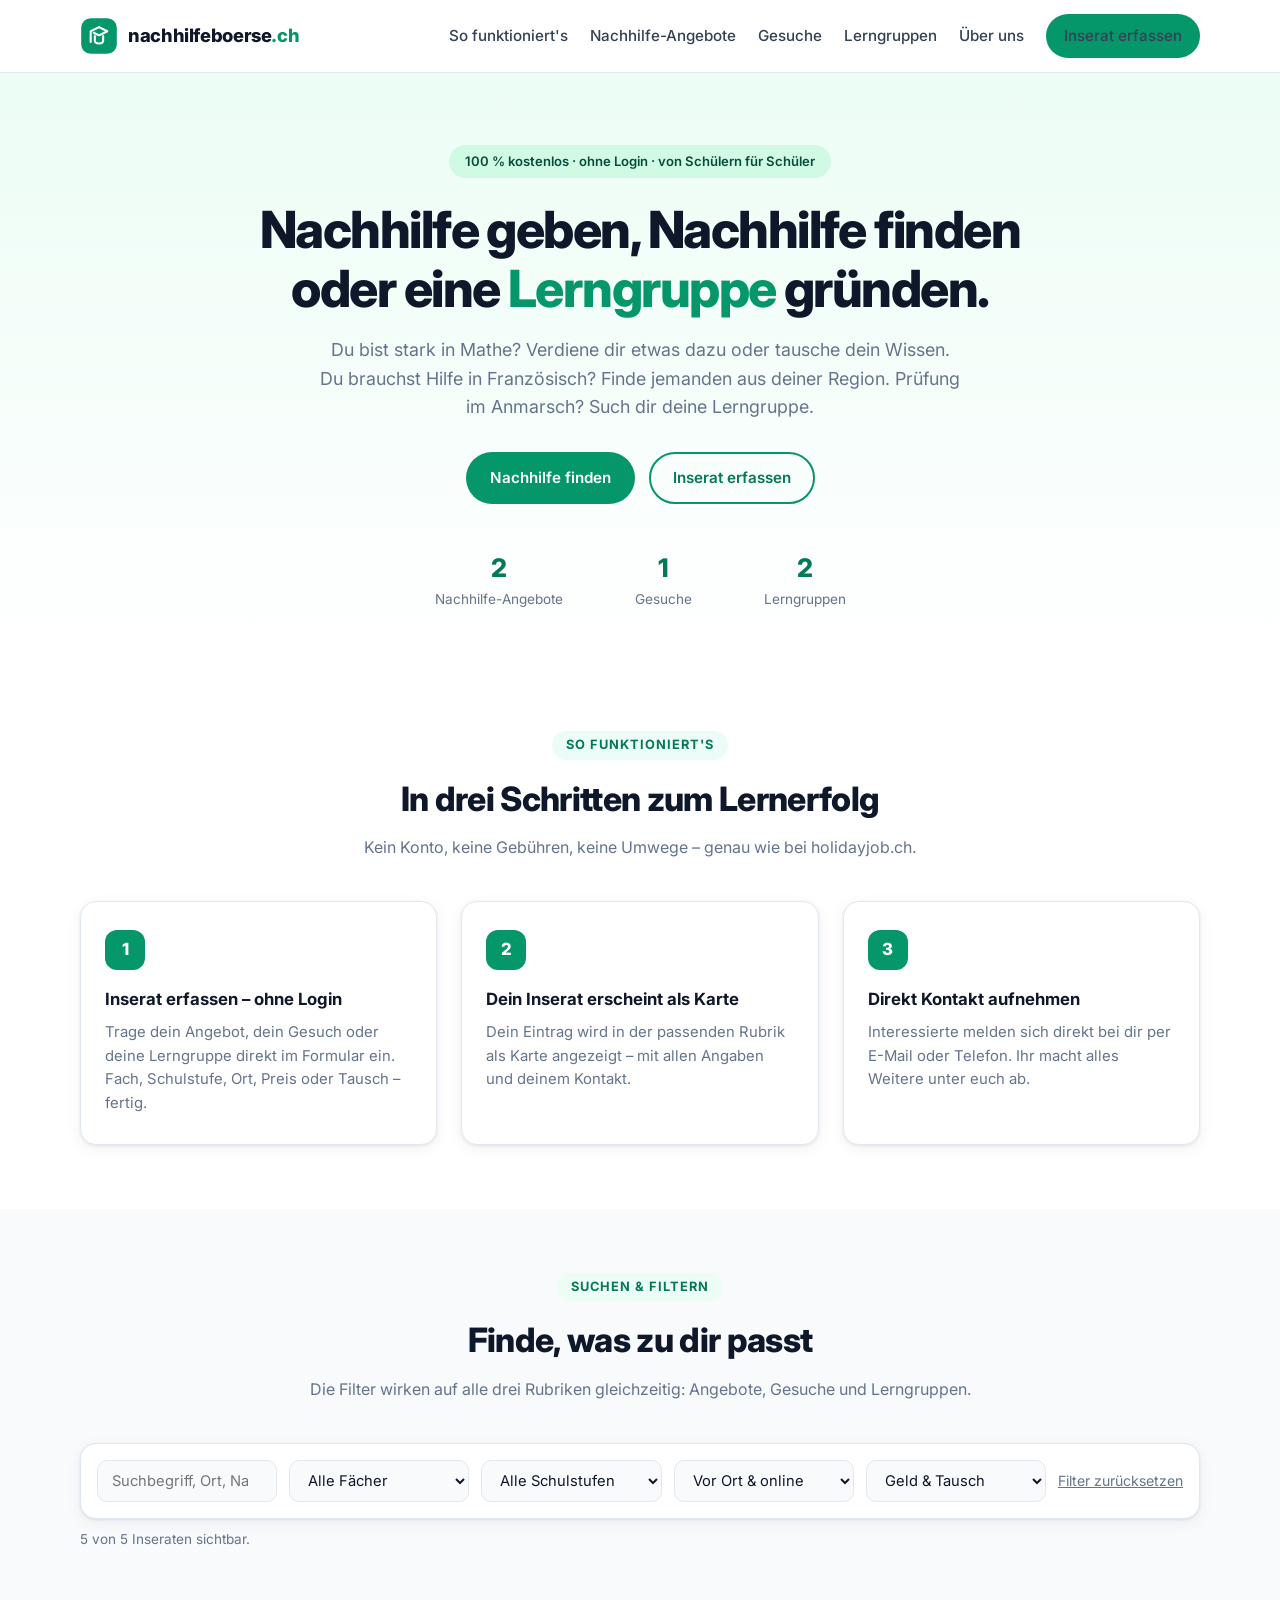
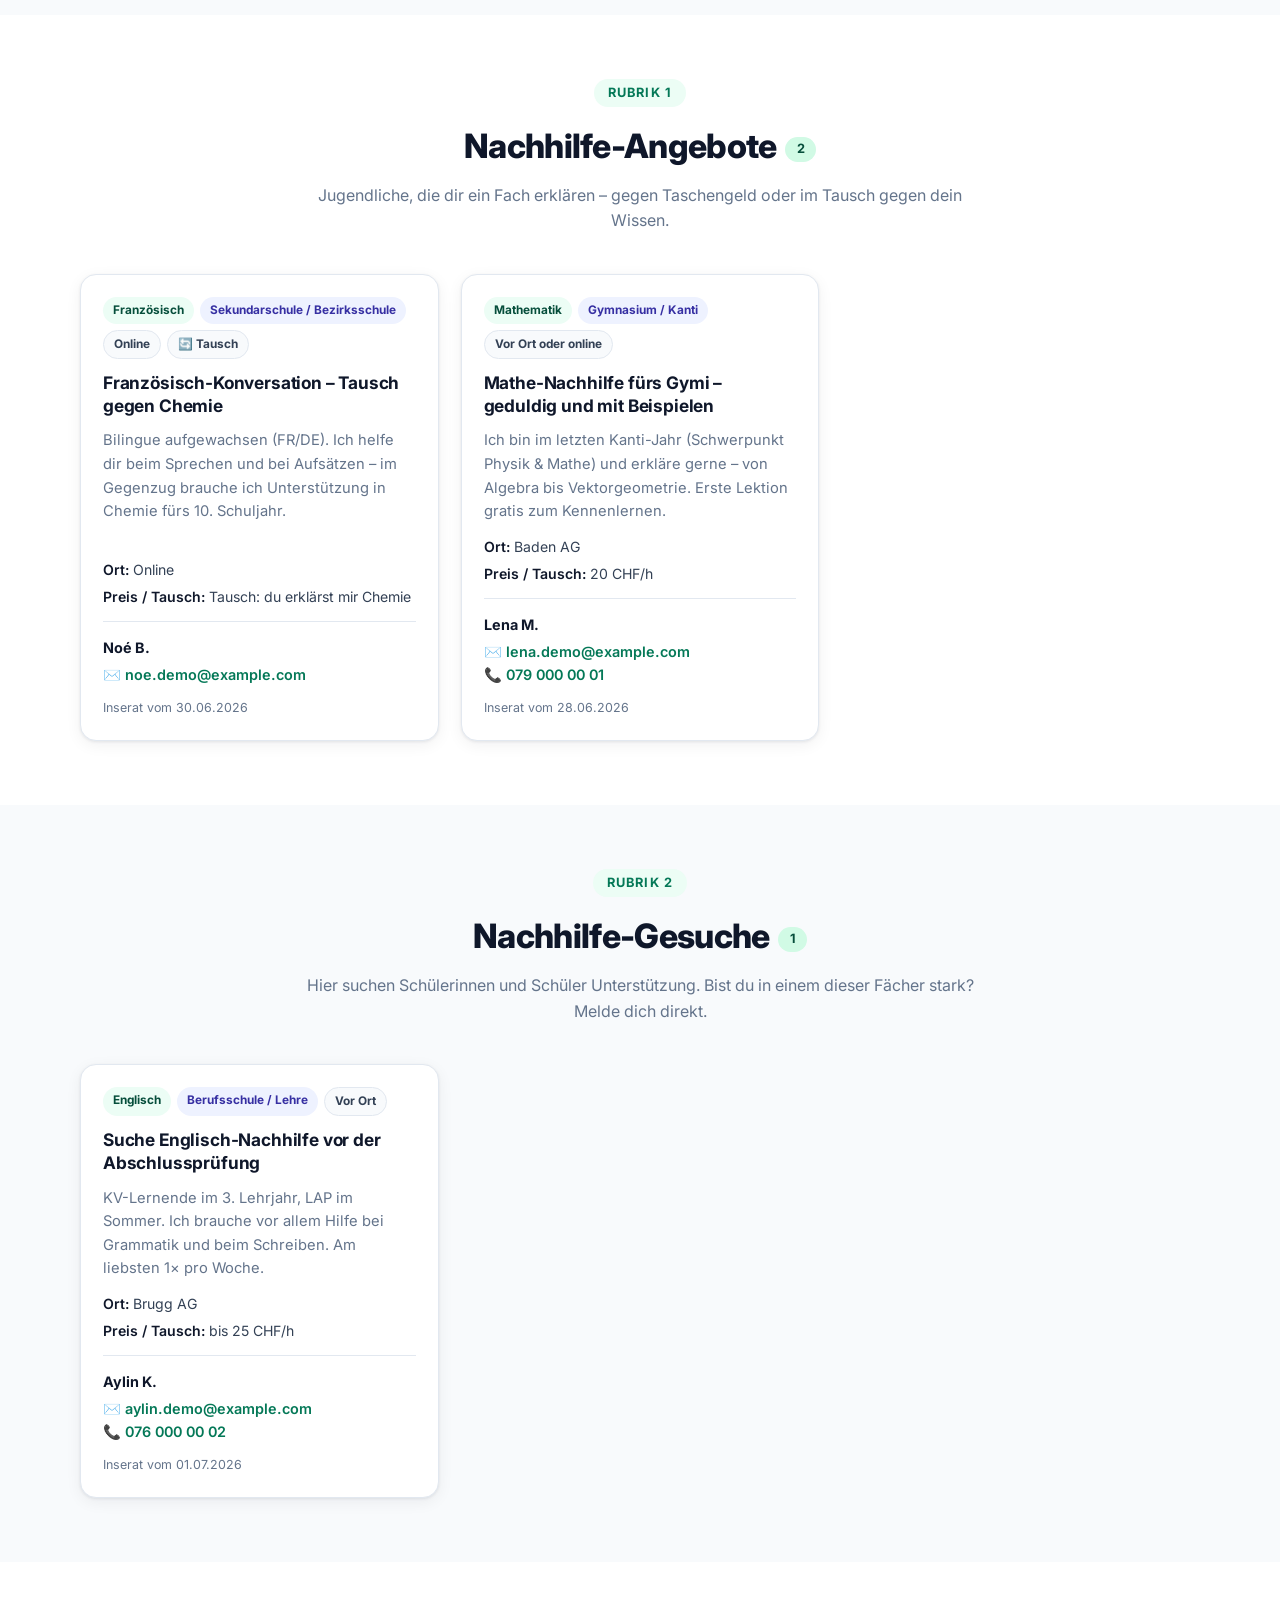
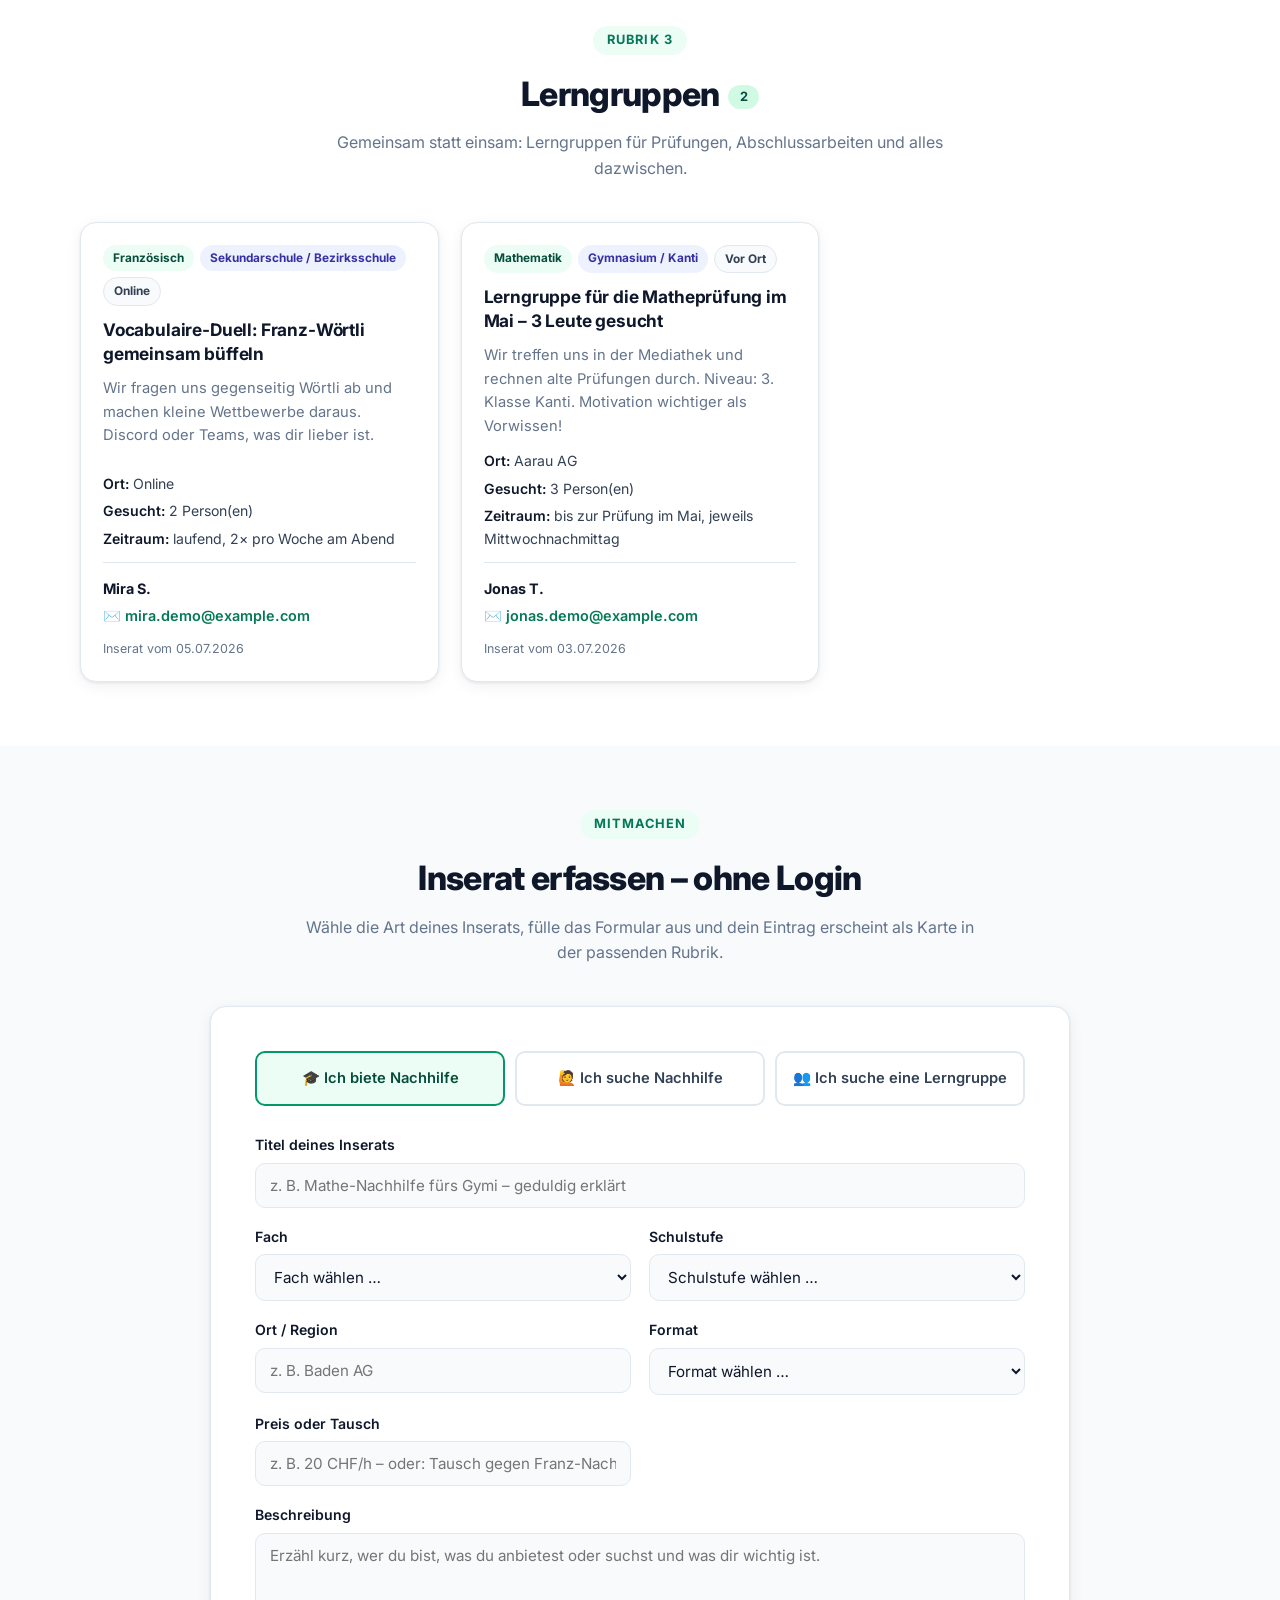
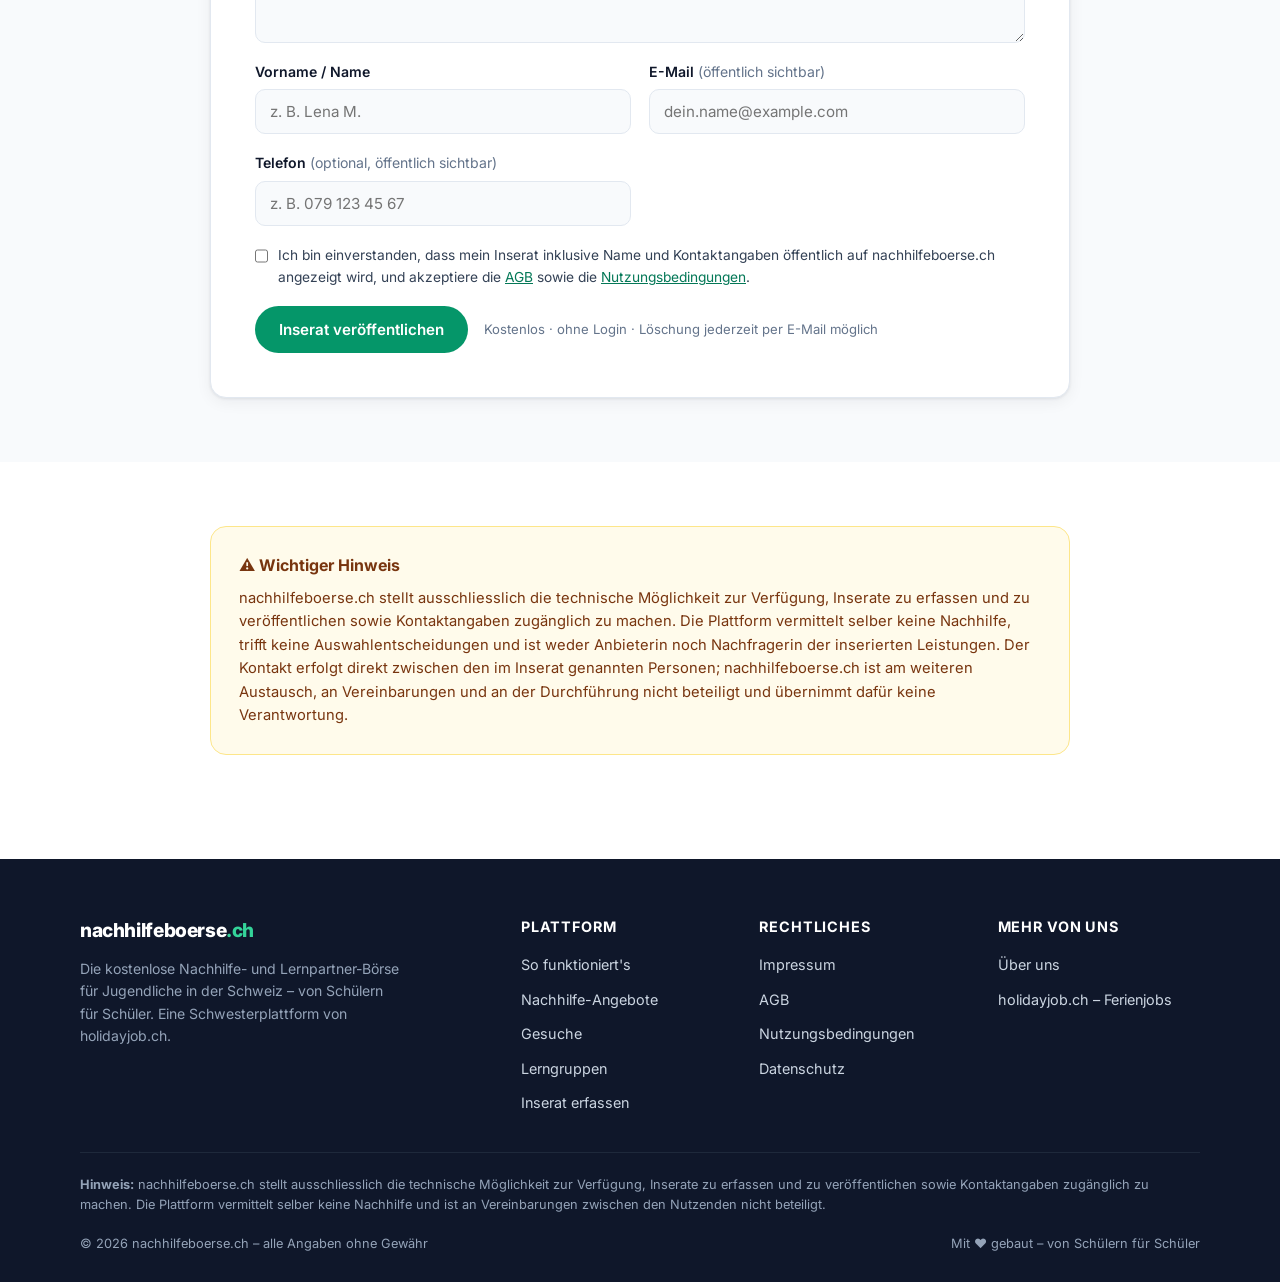
==== index.html @ 0be5d4f1 "Nachhilfe- & Lernpartner-Börse: komplettes Frontend Schwesterplattform von holidayjob.ch mit drei Ru" ====
<!DOCTYPE html>
<html lang="de-CH">
<head>
  <meta charset="UTF-8">
  <meta name="viewport" content="width=device-width, initial-scale=1.0">
  <title>nachhilfeboerse.ch – Nachhilfe &amp; Lernpartner, von Schülern für Schüler</title>
  <meta name="description" content="Die kostenlose Nachhilfe- und Lernpartner-Börse für Jugendliche in der Schweiz. Nachhilfe anbieten, Nachhilfe finden oder eine Lerngruppe gründen – ohne Login, direkt und unkompliziert.">
  <link rel="icon" type="image/svg+xml" href="assets/favicon.svg">
  <link rel="preconnect" href="https://fonts.googleapis.com">
  <link rel="preconnect" href="https://fonts.gstatic.com" crossorigin>
  <link href="https://fonts.googleapis.com/css2?family=Inter:wght@400;500;600;700;800&display=swap" rel="stylesheet">
  <link rel="stylesheet" href="styles.css">
</head>
<body>

  <!-- ================= Header ================= -->
  <header class="site-header">
    <div class="container header-inner">
      <a href="index.html" class="brand">
        <!-- Platzhalter-Logo: eigenes Logo in assets/logo.svg ersetzen -->
        <img src="assets/logo.svg" alt="Logo nachhilfeboerse.ch">
        <span class="brand-name">nachhilfeboerse<span class="tld">.ch</span></span>
      </a>
      <button class="nav-toggle" id="navToggle" aria-label="Menü öffnen">☰</button>
      <nav class="main-nav" id="mainNav">
        <a href="#so-funktionierts">So funktioniert's</a>
        <a href="#angebote">Nachhilfe-Angebote</a>
        <a href="#gesuche">Gesuche</a>
        <a href="#lerngruppen">Lerngruppen</a>
        <a href="about.html">Über uns</a>
        <a href="#inserieren" class="btn btn-primary btn-small">Inserat erfassen</a>
      </nav>
    </div>
  </header>

  <!-- ================= Hero ================= -->
  <section class="hero">
    <div class="container">
      <span class="hero-badge">100 % kostenlos · ohne Login · von Schülern für Schüler</span>
      <h1>Nachhilfe geben, Nachhilfe finden oder eine <span class="highlight">Lerngruppe</span> gründen.</h1>
      <p class="hero-lead">
        Du bist stark in Mathe? Verdiene dir etwas dazu oder tausche dein Wissen.
        Du brauchst Hilfe in Französisch? Finde jemanden aus deiner Region.
        Prüfung im Anmarsch? Such dir deine Lerngruppe.
      </p>
      <div class="hero-actions">
        <a href="#angebote" class="btn btn-primary">Nachhilfe finden</a>
        <a href="#inserieren" class="btn btn-outline">Inserat erfassen</a>
      </div>
      <div class="hero-stats">
        <div class="stat"><div class="stat-number" id="statAngebote">–</div><div class="stat-label">Nachhilfe-Angebote</div></div>
        <div class="stat"><div class="stat-number" id="statGesuche">–</div><div class="stat-label">Gesuche</div></div>
        <div class="stat"><div class="stat-number" id="statLerngruppen">–</div><div class="stat-label">Lerngruppen</div></div>
      </div>
    </div>
  </section>

  <!-- ================= So funktioniert's ================= -->
  <section class="section" id="so-funktionierts">
    <div class="container">
      <div class="section-head">
        <span class="kicker">So funktioniert's</span>
        <h2>In drei Schritten zum Lernerfolg</h2>
        <p>Kein Konto, keine Gebühren, keine Umwege – genau wie bei holidayjob.ch.</p>
      </div>
      <div class="steps">
        <div class="step-card">
          <div class="step-number">1</div>
          <h3>Inserat erfassen – ohne Login</h3>
          <p>Trage dein Angebot, dein Gesuch oder deine Lerngruppe direkt im Formular ein. Fach, Schulstufe, Ort, Preis oder Tausch – fertig.</p>
        </div>
        <div class="step-card">
          <div class="step-number">2</div>
          <h3>Dein Inserat erscheint als Karte</h3>
          <p>Dein Eintrag wird in der passenden Rubrik als Karte angezeigt – mit allen Angaben und deinem Kontakt.</p>
        </div>
        <div class="step-card">
          <div class="step-number">3</div>
          <h3>Direkt Kontakt aufnehmen</h3>
          <p>Interessierte melden sich direkt bei dir per E-Mail oder Telefon. Ihr macht alles Weitere unter euch ab.</p>
        </div>
      </div>
    </div>
  </section>

  <!-- ================= Suche / Filter ================= -->
  <section class="section section-soft" id="suche">
    <div class="container">
      <div class="section-head">
        <span class="kicker">Suchen &amp; filtern</span>
        <h2>Finde, was zu dir passt</h2>
        <p>Die Filter wirken auf alle drei Rubriken gleichzeitig: Angebote, Gesuche und Lerngruppen.</p>
      </div>
      <div class="filter-bar">
        <input type="search" id="filterText" placeholder="Suchbegriff, Ort, Name …">
        <select id="filterFach">
          <option value="">Alle Fächer</option>
          <option>Mathematik</option>
          <option>Deutsch</option>
          <option>Französisch</option>
          <option>Englisch</option>
          <option>Italienisch</option>
          <option>Latein</option>
          <option>Chemie</option>
          <option>Physik</option>
          <option>Biologie</option>
          <option>Geschichte</option>
          <option>Wirtschaft &amp; Recht</option>
          <option>Informatik</option>
          <option>Anderes Fach</option>
        </select>
        <select id="filterStufe">
          <option value="">Alle Schulstufen</option>
          <option>Primarschule</option>
          <option>Sekundarschule / Bezirksschule</option>
          <option>Gymnasium / Kanti</option>
          <option>Berufsschule / Lehre</option>
          <option>Studium</option>
        </select>
        <select id="filterFormat">
          <option value="">Vor Ort &amp; online</option>
          <option>Vor Ort</option>
          <option>Online</option>
          <option>Vor Ort oder online</option>
        </select>
        <select id="filterBezahlung">
          <option value="">Geld &amp; Tausch</option>
          <option value="geld">Bezahlung in Franken</option>
          <option value="tausch">Tausch (Wissen gegen Wissen)</option>
        </select>
        <button class="filter-reset" id="filterReset" type="button">Filter zurücksetzen</button>
      </div>
      <p class="filter-hint" id="filterHint"></p>
    </div>
  </section>

  <!-- ================= Nachhilfe-Angebote ================= -->
  <section class="section" id="angebote">
    <div class="container">
      <div class="section-head">
        <span class="kicker">Rubrik 1</span>
        <h2>Nachhilfe-Angebote<span class="count-pill" id="countAngebote">0</span></h2>
        <p>Jugendliche, die dir ein Fach erklären – gegen Taschengeld oder im Tausch gegen dein Wissen.</p>
      </div>
      <div class="card-grid" id="gridAngebote"></div>
    </div>
  </section>

  <!-- ================= Nachhilfe-Gesuche ================= -->
  <section class="section section-soft" id="gesuche">
    <div class="container">
      <div class="section-head">
        <span class="kicker">Rubrik 2</span>
        <h2>Nachhilfe-Gesuche<span class="count-pill" id="countGesuche">0</span></h2>
        <p>Hier suchen Schülerinnen und Schüler Unterstützung. Bist du in einem dieser Fächer stark? Melde dich direkt.</p>
      </div>
      <div class="card-grid" id="gridGesuche"></div>
    </div>
  </section>

  <!-- ================= Lerngruppen ================= -->
  <section class="section" id="lerngruppen">
    <div class="container">
      <div class="section-head">
        <span class="kicker">Rubrik 3</span>
        <h2>Lerngruppen<span class="count-pill" id="countLerngruppen">0</span></h2>
        <p>Gemeinsam statt einsam: Lerngruppen für Prüfungen, Abschlussarbeiten und alles dazwischen.</p>
      </div>
      <div class="card-grid" id="gridLerngruppen"></div>
    </div>
  </section>

  <!-- ================= Inserat erfassen ================= -->
  <section class="section section-soft" id="inserieren">
    <div class="container">
      <div class="section-head">
        <span class="kicker">Mitmachen</span>
        <h2>Inserat erfassen – ohne Login</h2>
        <p>Wähle die Art deines Inserats, fülle das Formular aus und dein Eintrag erscheint als Karte in der passenden Rubrik.</p>
      </div>
      <form class="form-wrap" id="entryForm" novalidate>
        <div class="type-switch" id="typeSwitch">
          <label><input type="radio" name="typ" value="angebot" checked> 🎓 Ich biete Nachhilfe</label>
          <label><input type="radio" name="typ" value="gesuch"> 🙋 Ich suche Nachhilfe</label>
          <label><input type="radio" name="typ" value="lerngruppe"> 👥 Ich suche eine Lerngruppe</label>
        </div>

        <div class="form-grid">
          <div class="form-field full">
            <label for="fTitel">Titel deines Inserats</label>
            <input type="text" id="fTitel" name="titel" maxlength="90" required
                   placeholder="z. B. Mathe-Nachhilfe fürs Gymi – geduldig erklärt">
          </div>

          <div class="form-field">
            <label for="fFach">Fach</label>
            <select id="fFach" name="fach" required>
              <option value="" disabled selected>Fach wählen …</option>
              <option>Mathematik</option>
              <option>Deutsch</option>
              <option>Französisch</option>
              <option>Englisch</option>
              <option>Italienisch</option>
              <option>Latein</option>
              <option>Chemie</option>
              <option>Physik</option>
              <option>Biologie</option>
              <option>Geschichte</option>
              <option>Wirtschaft &amp; Recht</option>
              <option>Informatik</option>
              <option>Anderes Fach</option>
            </select>
          </div>

          <div class="form-field">
            <label for="fStufe">Schulstufe</label>
            <select id="fStufe" name="stufe" required>
              <option value="" disabled selected>Schulstufe wählen …</option>
              <option>Primarschule</option>
              <option>Sekundarschule / Bezirksschule</option>
              <option>Gymnasium / Kanti</option>
              <option>Berufsschule / Lehre</option>
              <option>Studium</option>
            </select>
          </div>

          <div class="form-field">
            <label for="fOrt">Ort / Region</label>
            <input type="text" id="fOrt" name="ort" required placeholder="z. B. Baden AG">
          </div>

          <div class="form-field">
            <label for="fFormat">Format</label>
            <select id="fFormat" name="format" required>
              <option value="" disabled selected>Format wählen …</option>
              <option>Vor Ort</option>
              <option>Online</option>
              <option>Vor Ort oder online</option>
            </select>
          </div>

          <div class="form-field" data-show-for="angebot gesuch">
            <label for="fPreis">Preis oder Tausch</label>
            <input type="text" id="fPreis" name="preis"
                   placeholder="z. B. 20 CHF/h – oder: Tausch gegen Franz-Nachhilfe">
          </div>

          <div class="form-field" data-show-for="lerngruppe">
            <label for="fGruppe">Gesuchte Personen <span class="optional">(Anzahl)</span></label>
            <input type="number" id="fGruppe" name="gruppengroesse" min="1" max="20" placeholder="z. B. 3">
          </div>

          <div class="form-field" data-show-for="lerngruppe">
            <label for="fZeitraum">Zeitraum / Termin</label>
            <input type="text" id="fZeitraum" name="zeitraum" placeholder="z. B. bis zur Matheprüfung im Mai, jeweils mittwochs">
          </div>

          <div class="form-field full">
            <label for="fBeschreibung">Beschreibung</label>
            <textarea id="fBeschreibung" name="beschreibung" maxlength="600" required
                      placeholder="Erzähl kurz, wer du bist, was du anbietest oder suchst und was dir wichtig ist."></textarea>
          </div>

          <div class="form-field">
            <label for="fName">Vorname / Name</label>
            <input type="text" id="fName" name="name" required placeholder="z. B. Lena M.">
          </div>

          <div class="form-field">
            <label for="fEmail">E-Mail <span class="optional">(öffentlich sichtbar)</span></label>
            <input type="email" id="fEmail" name="email" required placeholder="dein.name@example.com">
          </div>

          <div class="form-field">
            <label for="fTelefon">Telefon <span class="optional">(optional, öffentlich sichtbar)</span></label>
            <input type="tel" id="fTelefon" name="telefon" placeholder="z. B. 079 123 45 67">
          </div>

          <!-- Honeypot gegen Spam-Bots: Feld bleibt für Menschen unsichtbar und leer -->
          <div class="hp-field" aria-hidden="true">
            <label for="fWebsite">Website</label>
            <input type="text" id="fWebsite" name="website" tabindex="-1" autocomplete="off">
          </div>

          <label class="form-consent">
            <input type="checkbox" id="fConsent" required>
            <span>Ich bin einverstanden, dass mein Inserat inklusive Name und Kontaktangaben öffentlich auf nachhilfeboerse.ch angezeigt wird, und akzeptiere die <a href="agb.html">AGB</a> sowie die <a href="nutzungsbedingungen.html">Nutzungsbedingungen</a>.</span>
          </label>

          <div class="form-message" id="formMessage" role="status"></div>

          <div class="form-actions">
            <button type="submit" class="btn btn-primary" id="submitBtn">Inserat veröffentlichen</button>
            <span class="form-note">Kostenlos · ohne Login · Löschung jederzeit per E-Mail möglich</span>
          </div>
        </div>
      </form>
    </div>
  </section>

  <!-- ================= Disclaimer ================= -->
  <section class="section">
    <div class="container">
      <div class="disclaimer-box">
        <h3>⚠️ Wichtiger Hinweis</h3>
        <p>
          nachhilfeboerse.ch stellt ausschliesslich die technische Möglichkeit zur Verfügung, Inserate zu erfassen
          und zu veröffentlichen sowie Kontaktangaben zugänglich zu machen. Die Plattform vermittelt selber keine
          Nachhilfe, trifft keine Auswahlentscheidungen und ist weder Anbieterin noch Nachfragerin der inserierten
          Leistungen. Der Kontakt erfolgt direkt zwischen den im Inserat genannten Personen; nachhilfeboerse.ch ist
          am weiteren Austausch, an Vereinbarungen und an der Durchführung nicht beteiligt und übernimmt dafür keine
          Verantwortung.
        </p>
      </div>
    </div>
  </section>

  <!-- ================= Footer ================= -->
  <footer class="site-footer">
    <div class="container">
      <div class="footer-grid">
        <div class="footer-brand">
          <span class="brand-name">nachhilfeboerse<span class="tld" style="color:#34d399">.ch</span></span>
          <p>Die kostenlose Nachhilfe- und Lernpartner-Börse für Jugendliche in der Schweiz – von Schülern für Schüler. Eine Schwesterplattform von holidayjob.ch.</p>
        </div>
        <div class="footer-col">
          <h4>Plattform</h4>
          <ul>
            <li><a href="index.html#so-funktionierts">So funktioniert's</a></li>
            <li><a href="index.html#angebote">Nachhilfe-Angebote</a></li>
            <li><a href="index.html#gesuche">Gesuche</a></li>
            <li><a href="index.html#lerngruppen">Lerngruppen</a></li>
            <li><a href="index.html#inserieren">Inserat erfassen</a></li>
          </ul>
        </div>
        <div class="footer-col">
          <h4>Rechtliches</h4>
          <ul>
            <li><a href="impressum.html">Impressum</a></li>
            <li><a href="agb.html">AGB</a></li>
            <li><a href="nutzungsbedingungen.html">Nutzungsbedingungen</a></li>
            <li><a href="datenschutz.html">Datenschutz</a></li>
          </ul>
        </div>
        <div class="footer-col">
          <h4>Mehr von uns</h4>
          <ul>
            <li><a href="about.html">Über uns</a></li>
            <li><a href="https://www.holidayjob.ch" target="_blank" rel="noopener">holidayjob.ch – Ferienjobs</a></li>
          </ul>
        </div>
      </div>
      <div class="footer-disclaimer">
        <strong>Hinweis:</strong> nachhilfeboerse.ch stellt ausschliesslich die technische Möglichkeit zur Verfügung,
        Inserate zu erfassen und zu veröffentlichen sowie Kontaktangaben zugänglich zu machen. Die Plattform vermittelt
        selber keine Nachhilfe und ist an Vereinbarungen zwischen den Nutzenden nicht beteiligt.
      </div>
      <div class="footer-bottom">
        <span>© 2026 nachhilfeboerse.ch – alle Angaben ohne Gewähr</span>
        <span>Mit ❤️ gebaut – von Schülern für Schüler</span>
      </div>
    </div>
  </footer>

  <script src="api.js"></script>
  <script src="app.js"></script>
</body>
</html>
---- styles.css ----
/* ============================================================
   nachhilfeboerse.ch – Stylesheet
   Schwesterplattform von holidayjob.ch
   Farbschema: Grün (Lernen & Wachsen)
   ============================================================ */

:root {
  --primary: #059669;
  --primary-dark: #047857;
  --primary-deep: #064e3b;
  --primary-light: #ecfdf5;
  --primary-soft: #d1fae5;
  --accent: #10b981;

  --ink: #0f172a;
  --ink-soft: #334155;
  --muted: #64748b;
  --border: #e2e8f0;
  --bg: #ffffff;
  --bg-soft: #f8fafc;
  --footer-bg: #0f172a;
  --footer-ink: #cbd5e1;

  --radius: 16px;
  --radius-sm: 10px;
  --shadow: 0 1px 3px rgba(15, 23, 42, 0.08), 0 4px 16px rgba(15, 23, 42, 0.06);
  --shadow-lift: 0 4px 8px rgba(15, 23, 42, 0.08), 0 12px 32px rgba(15, 23, 42, 0.12);
  --font: "Inter", -apple-system, BlinkMacSystemFont, "Segoe UI", Roboto,
    "Helvetica Neue", Arial, sans-serif;
}

* {
  margin: 0;
  padding: 0;
  box-sizing: border-box;
}

html {
  scroll-behavior: smooth;
  scroll-padding-top: 90px;
}

body {
  font-family: var(--font);
  color: var(--ink);
  background: var(--bg);
  line-height: 1.6;
  -webkit-font-smoothing: antialiased;
}

img {
  max-width: 100%;
  display: block;
}

a {
  color: var(--primary-dark);
}

.container {
  width: min(1120px, 92%);
  margin: 0 auto;
}

/* ---------- Header ---------- */
.site-header {
  position: sticky;
  top: 0;
  z-index: 50;
  background: rgba(255, 255, 255, 0.94);
  backdrop-filter: blur(8px);
  border-bottom: 1px solid var(--border);
}

.header-inner {
  display: flex;
  align-items: center;
  justify-content: space-between;
  gap: 16px;
  padding: 14px 0;
}

.brand {
  display: flex;
  align-items: center;
  gap: 10px;
  text-decoration: none;
  color: var(--ink);
}

.brand img {
  width: 38px;
  height: 38px;
}

.brand-name {
  font-size: 1.15rem;
  font-weight: 800;
  letter-spacing: -0.02em;
}

.brand-name .tld {
  color: var(--primary);
}

.main-nav {
  display: flex;
  align-items: center;
  gap: 22px;
}

.main-nav a {
  text-decoration: none;
  color: var(--ink-soft);
  font-size: 0.95rem;
  font-weight: 500;
}

.main-nav a:hover {
  color: var(--primary-dark);
}

.nav-toggle {
  display: none;
  background: none;
  border: 1px solid var(--border);
  border-radius: var(--radius-sm);
  padding: 8px 12px;
  font-size: 1.1rem;
  cursor: pointer;
  color: var(--ink);
}

/* ---------- Buttons ---------- */
.btn {
  display: inline-block;
  padding: 12px 22px;
  border-radius: 999px;
  font-weight: 600;
  font-size: 0.95rem;
  text-decoration: none;
  border: 2px solid transparent;
  cursor: pointer;
  transition: transform 0.15s ease, box-shadow 0.15s ease, background 0.15s ease;
  font-family: var(--font);
}

.btn:hover {
  transform: translateY(-1px);
}

.btn-primary {
  background: var(--primary);
  color: #fff;
}

.btn-primary:hover {
  background: var(--primary-dark);
  box-shadow: 0 6px 20px rgba(5, 150, 105, 0.35);
}

.btn-outline {
  background: transparent;
  color: var(--primary-dark);
  border-color: var(--primary);
}

.btn-outline:hover {
  background: var(--primary-light);
}

.btn-small {
  padding: 8px 16px;
  font-size: 0.85rem;
}

/* ---------- Hero ---------- */
.hero {
  background: linear-gradient(180deg, var(--primary-light) 0%, #ffffff 100%);
  padding: 72px 0 56px;
  text-align: center;
}

.hero-badge {
  display: inline-block;
  background: var(--primary-soft);
  color: var(--primary-deep);
  font-size: 0.82rem;
  font-weight: 600;
  padding: 6px 16px;
  border-radius: 999px;
  margin-bottom: 22px;
}

.hero h1 {
  font-size: clamp(2rem, 5vw, 3.2rem);
  font-weight: 800;
  letter-spacing: -0.03em;
  line-height: 1.15;
  max-width: 820px;
  margin: 0 auto 18px;
}

.hero h1 .highlight {
  color: var(--primary);
}

.hero-lead {
  font-size: 1.12rem;
  color: var(--muted);
  max-width: 640px;
  margin: 0 auto 30px;
}

.hero-actions {
  display: flex;
  gap: 14px;
  justify-content: center;
  flex-wrap: wrap;
  margin-bottom: 44px;
}

.hero-stats {
  display: flex;
  justify-content: center;
  gap: clamp(24px, 6vw, 72px);
  flex-wrap: wrap;
}

.stat .stat-number {
  font-size: 1.6rem;
  font-weight: 800;
  color: var(--primary-dark);
}

.stat .stat-label {
  font-size: 0.85rem;
  color: var(--muted);
}

/* ---------- Sections ---------- */
.section {
  padding: 64px 0;
}

.section-soft {
  background: var(--bg-soft);
}

.section-head {
  text-align: center;
  max-width: 680px;
  margin: 0 auto 40px;
}

.section-head .kicker {
  display: inline-block;
  color: var(--primary-dark);
  background: var(--primary-light);
  font-size: 0.8rem;
  font-weight: 700;
  text-transform: uppercase;
  letter-spacing: 0.08em;
  padding: 4px 14px;
  border-radius: 999px;
  margin-bottom: 12px;
}

.section-head h2 {
  font-size: clamp(1.5rem, 3.5vw, 2.1rem);
  font-weight: 800;
  letter-spacing: -0.02em;
  margin-bottom: 10px;
}

.section-head p {
  color: var(--muted);
}

/* ---------- Steps (So funktioniert's) ---------- */
.steps {
  display: grid;
  grid-template-columns: repeat(3, 1fr);
  gap: 24px;
}

.step-card {
  background: #fff;
  border: 1px solid var(--border);
  border-radius: var(--radius);
  padding: 28px 24px;
  box-shadow: var(--shadow);
}

.step-number {
  width: 40px;
  height: 40px;
  border-radius: 12px;
  background: var(--primary);
  color: #fff;
  font-weight: 800;
  display: flex;
  align-items: center;
  justify-content: center;
  margin-bottom: 16px;
  font-size: 1.05rem;
}

.step-card h3 {
  font-size: 1.05rem;
  margin-bottom: 8px;
}

.step-card p {
  color: var(--muted);
  font-size: 0.93rem;
}

/* ---------- Filter bar ---------- */
.filter-bar {
  display: flex;
  flex-wrap: wrap;
  gap: 12px;
  background: #fff;
  border: 1px solid var(--border);
  border-radius: var(--radius);
  padding: 16px;
  box-shadow: var(--shadow);
  margin-bottom: 8px;
}

.filter-bar input,
.filter-bar select {
  font-family: var(--font);
  font-size: 0.92rem;
  padding: 10px 14px;
  border: 1px solid var(--border);
  border-radius: var(--radius-sm);
  background: var(--bg-soft);
  color: var(--ink);
  flex: 1 1 160px;
  min-width: 0;
}

.filter-bar input:focus,
.filter-bar select:focus {
  outline: 2px solid var(--primary);
  outline-offset: 1px;
}

.filter-reset {
  flex: 0 0 auto;
  background: none;
  border: none;
  color: var(--muted);
  font-size: 0.88rem;
  cursor: pointer;
  text-decoration: underline;
  font-family: var(--font);
}

.filter-hint {
  font-size: 0.85rem;
  color: var(--muted);
  margin-top: 10px;
}

/* ---------- Cards ---------- */
.card-grid {
  display: grid;
  grid-template-columns: repeat(auto-fill, minmax(300px, 1fr));
  gap: 22px;
  margin-top: 28px;
}

.entry-card {
  background: #fff;
  border: 1px solid var(--border);
  border-radius: var(--radius);
  padding: 22px;
  box-shadow: var(--shadow);
  display: flex;
  flex-direction: column;
  gap: 12px;
  transition: transform 0.15s ease, box-shadow 0.15s ease;
}

.entry-card:hover {
  transform: translateY(-3px);
  box-shadow: var(--shadow-lift);
}

.entry-badges {
  display: flex;
  flex-wrap: wrap;
  gap: 6px;
}

.badge {
  font-size: 0.74rem;
  font-weight: 700;
  padding: 4px 10px;
  border-radius: 999px;
  background: var(--primary-light);
  color: var(--primary-deep);
}

.badge-alt {
  background: #eef2ff;
  color: #3730a3;
}

.badge-neutral {
  background: var(--bg-soft);
  color: var(--ink-soft);
  border: 1px solid var(--border);
}

.entry-card h3 {
  font-size: 1.08rem;
  letter-spacing: -0.01em;
  line-height: 1.35;
}

.entry-desc {
  color: var(--muted);
  font-size: 0.92rem;
  flex-grow: 1;
}

.entry-meta {
  list-style: none;
  display: flex;
  flex-direction: column;
  gap: 5px;
  font-size: 0.88rem;
  color: var(--ink-soft);
}

.entry-meta li strong {
  color: var(--ink);
  font-weight: 600;
}

.entry-contact {
  border-top: 1px solid var(--border);
  padding-top: 14px;
  font-size: 0.9rem;
}

.entry-contact .contact-name {
  font-weight: 700;
  margin-bottom: 4px;
}

.entry-contact a {
  color: var(--primary-dark);
  text-decoration: none;
  font-weight: 600;
  word-break: break-all;
}

.entry-contact a:hover {
  text-decoration: underline;
}

.entry-date {
  font-size: 0.78rem;
  color: var(--muted);
}

.empty-state {
  grid-column: 1 / -1;
  text-align: center;
  padding: 48px 20px;
  color: var(--muted);
  background: #fff;
  border: 1px dashed var(--border);
  border-radius: var(--radius);
}

.count-pill {
  display: inline-block;
  font-size: 0.8rem;
  font-weight: 700;
  color: var(--primary-deep);
  background: var(--primary-soft);
  border-radius: 999px;
  padding: 2px 12px;
  margin-left: 8px;
  vertical-align: middle;
}

/* ---------- Form ---------- */
.form-wrap {
  background: #fff;
  border: 1px solid var(--border);
  border-radius: var(--radius);
  box-shadow: var(--shadow);
  padding: clamp(24px, 4vw, 44px);
  max-width: 860px;
  margin: 0 auto;
}

.type-switch {
  display: flex;
  flex-wrap: wrap;
  gap: 10px;
  margin-bottom: 28px;
}

.type-switch label {
  flex: 1 1 180px;
  border: 2px solid var(--border);
  border-radius: var(--radius-sm);
  padding: 14px 16px;
  cursor: pointer;
  text-align: center;
  font-weight: 600;
  font-size: 0.92rem;
  color: var(--ink-soft);
  transition: all 0.15s ease;
}

.type-switch input {
  position: absolute;
  opacity: 0;
  pointer-events: none;
}

.type-switch label:has(input:checked) {
  border-color: var(--primary);
  background: var(--primary-light);
  color: var(--primary-deep);
}

.form-grid {
  display: grid;
  grid-template-columns: 1fr 1fr;
  gap: 18px;
}

.form-field {
  display: flex;
  flex-direction: column;
  gap: 6px;
}

.form-field.full {
  grid-column: 1 / -1;
}

.form-field label {
  font-size: 0.88rem;
  font-weight: 600;
  color: var(--ink);
}

.form-field label .optional {
  color: var(--muted);
  font-weight: 400;
}

.form-field input,
.form-field select,
.form-field textarea {
  font-family: var(--font);
  font-size: 0.95rem;
  padding: 12px 14px;
  border: 1px solid var(--border);
  border-radius: var(--radius-sm);
  background: var(--bg-soft);
  color: var(--ink);
  width: 100%;
}

.form-field textarea {
  resize: vertical;
  min-height: 110px;
}

.form-field input:focus,
.form-field select:focus,
.form-field textarea:focus {
  outline: 2px solid var(--primary);
  outline-offset: 1px;
}

.form-consent {
  grid-column: 1 / -1;
  display: flex;
  gap: 10px;
  align-items: flex-start;
  font-size: 0.86rem;
  color: var(--ink-soft);
}

.form-consent input {
  margin-top: 4px;
  width: 16px;
  height: 16px;
  accent-color: var(--primary);
}

.form-actions {
  grid-column: 1 / -1;
  display: flex;
  align-items: center;
  gap: 16px;
  flex-wrap: wrap;
}

.form-note {
  font-size: 0.82rem;
  color: var(--muted);
}

.form-message {
  grid-column: 1 / -1;
  border-radius: var(--radius-sm);
  padding: 14px 16px;
  font-size: 0.92rem;
  display: none;
}

.form-message.success {
  display: block;
  background: var(--primary-light);
  color: var(--primary-deep);
  border: 1px solid var(--primary-soft);
}

.form-message.error {
  display: block;
  background: #fef2f2;
  color: #991b1b;
  border: 1px solid #fecaca;
}

/* Honeypot – für Menschen unsichtbar */
.hp-field {
  position: absolute !important;
  left: -9999px !important;
  width: 1px;
  height: 1px;
  overflow: hidden;
}

/* ---------- Disclaimer ---------- */
.disclaimer-box {
  background: #fffbeb;
  border: 1px solid #fde68a;
  border-radius: var(--radius);
  padding: 26px 28px;
  color: #78350f;
  font-size: 0.92rem;
  max-width: 860px;
  margin: 0 auto;
}

.disclaimer-box h3 {
  margin-bottom: 8px;
  font-size: 1rem;
}

/* ---------- Footer ---------- */
.site-footer {
  background: var(--footer-bg);
  color: var(--footer-ink);
  padding: 56px 0 28px;
  margin-top: 40px;
}

.footer-grid {
  display: grid;
  grid-template-columns: 2fr 1fr 1fr 1fr;
  gap: 36px;
  margin-bottom: 36px;
}

.footer-brand .brand-name {
  color: #fff;
  font-size: 1.2rem;
}

.footer-brand p {
  font-size: 0.88rem;
  margin-top: 12px;
  color: #94a3b8;
  max-width: 320px;
}

.footer-col h4 {
  color: #fff;
  font-size: 0.9rem;
  text-transform: uppercase;
  letter-spacing: 0.06em;
  margin-bottom: 14px;
}

.footer-col ul {
  list-style: none;
  display: flex;
  flex-direction: column;
  gap: 9px;
}

.footer-col a {
  color: var(--footer-ink);
  text-decoration: none;
  font-size: 0.9rem;
}

.footer-col a:hover {
  color: #fff;
  text-decoration: underline;
}

.footer-disclaimer {
  border-top: 1px solid #1e293b;
  padding-top: 22px;
  font-size: 0.8rem;
  color: #94a3b8;
}

.footer-bottom {
  display: flex;
  justify-content: space-between;
  gap: 12px;
  flex-wrap: wrap;
  margin-top: 18px;
  font-size: 0.8rem;
  color: #94a3b8;
}

/* ---------- Unterseiten (Recht & Über uns) ---------- */
.page-hero {
  background: linear-gradient(180deg, var(--primary-light) 0%, #ffffff 100%);
  padding: 56px 0 40px;
  text-align: center;
}

.page-hero h1 {
  font-size: clamp(1.7rem, 4vw, 2.4rem);
  font-weight: 800;
  letter-spacing: -0.02em;
}

.page-hero p {
  color: var(--muted);
  margin-top: 8px;
}

.legal {
  max-width: 800px;
  margin: 0 auto;
  padding: 48px 0 72px;
}

.legal h2 {
  font-size: 1.25rem;
  margin: 36px 0 12px;
  letter-spacing: -0.01em;
}

.legal h2:first-child {
  margin-top: 0;
}

.legal p,
.legal li {
  color: var(--ink-soft);
  font-size: 0.96rem;
  margin-bottom: 10px;
}

.legal ul,
.legal ol {
  padding-left: 22px;
  margin-bottom: 14px;
}

.legal .placeholder {
  background: #fef9c3;
  padding: 1px 6px;
  border-radius: 4px;
  font-style: italic;
}

.legal-updated {
  color: var(--muted);
  font-size: 0.85rem;
  margin-top: 40px;
}

/* ---------- Responsive ---------- */
@media (max-width: 900px) {
  .steps {
    grid-template-columns: 1fr;
  }

  .footer-grid {
    grid-template-columns: 1fr 1fr;
  }
}

@media (max-width: 720px) {
  .main-nav {
    display: none;
    position: absolute;
    top: 100%;
    left: 0;
    right: 0;
    background: #fff;
    border-bottom: 1px solid var(--border);
    flex-direction: column;
    padding: 18px 4%;
    align-items: flex-start;
    box-shadow: var(--shadow);
  }

  .main-nav.open {
    display: flex;
  }

  .nav-toggle {
    display: block;
  }

  .form-grid {
    grid-template-columns: 1fr;
  }

  .footer-grid {
    grid-template-columns: 1fr;
  }
}
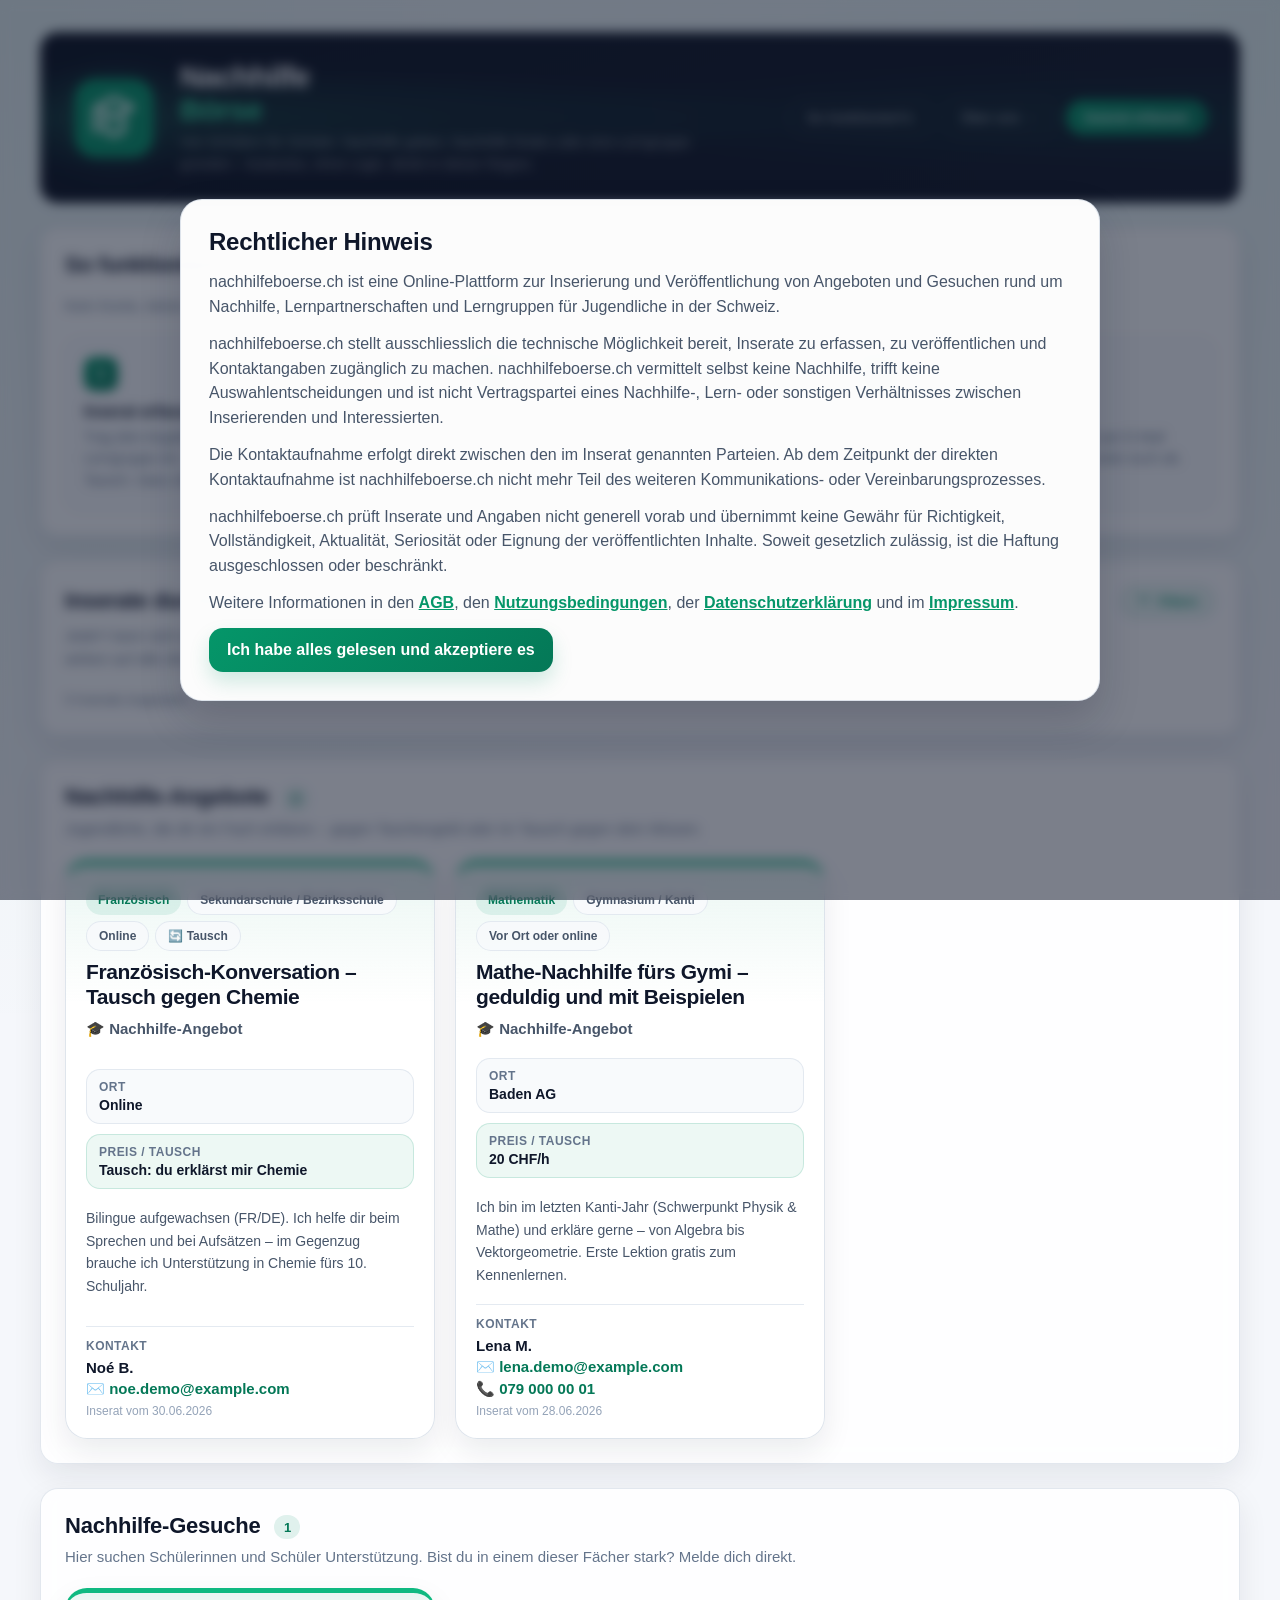
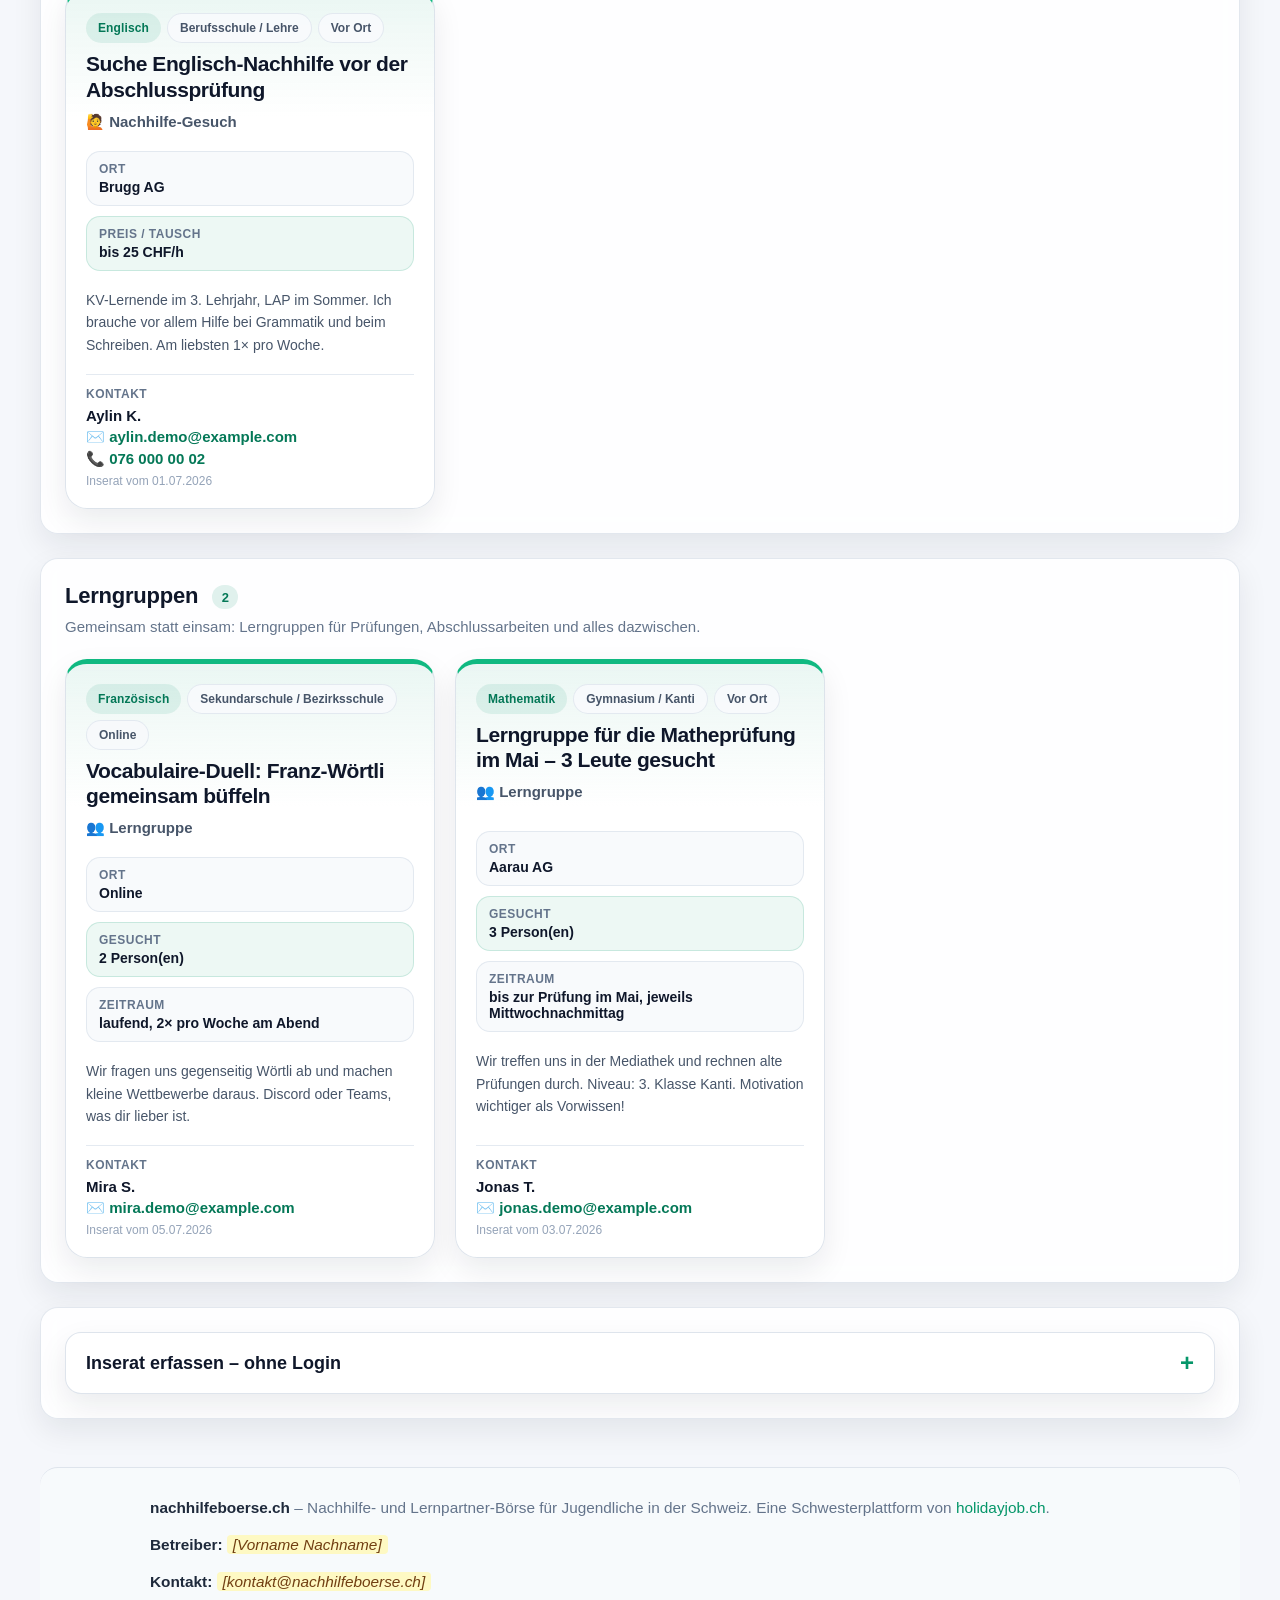
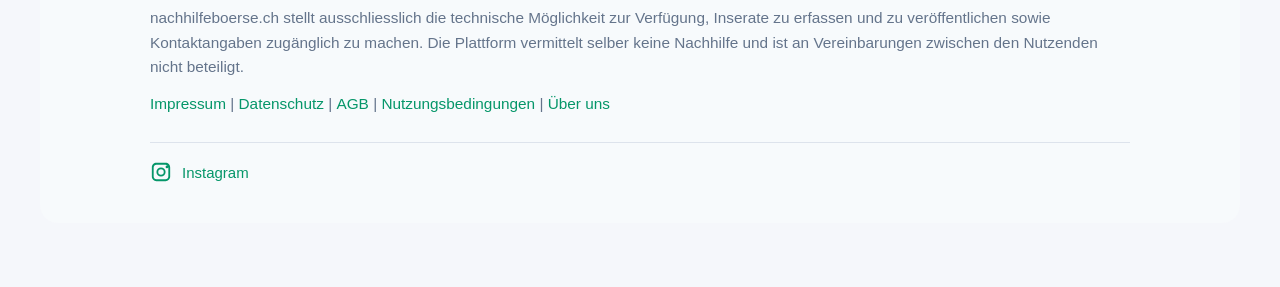
==== commit efe6bc64: "Redesign als echter holidayjob.ch-Bruder Struktur und Komponenten an holidayjob.ch (frontend-holiday" ====
--- a/index.html
+++ b/index.html
@@ -1,100 +1,230 @@
 <!DOCTYPE html>
-<html lang="de-CH">
+<html lang="de">
 <head>
   <meta charset="UTF-8">
   <meta name="viewport" content="width=device-width, initial-scale=1.0">
-  <title>nachhilfeboerse.ch – Nachhilfe &amp; Lernpartner, von Schülern für Schüler</title>
+  <title>Nachhilfe- &amp; Lernpartner-Börse | nachhilfeboerse.ch</title>
   <meta name="description" content="Die kostenlose Nachhilfe- und Lernpartner-Börse für Jugendliche in der Schweiz. Nachhilfe anbieten, Nachhilfe finden oder eine Lerngruppe gründen – ohne Login, direkt und unkompliziert.">
+  <link rel="stylesheet" href="styles.css">
   <link rel="icon" type="image/svg+xml" href="assets/favicon.svg">
-  <link rel="preconnect" href="https://fonts.googleapis.com">
-  <link rel="preconnect" href="https://fonts.gstatic.com" crossorigin>
-  <link href="https://fonts.googleapis.com/css2?family=Inter:wght@400;500;600;700;800&display=swap" rel="stylesheet">
-  <link rel="stylesheet" href="styles.css">
+  <meta name="theme-color" content="#0b1220">
 </head>
 <body>
 
-  <!-- ================= Header ================= -->
-  <header class="site-header">
-    <div class="container header-inner">
-      <a href="index.html" class="brand">
+  <!-- ========================= -->
+  <!-- DISCLAIMER-GATE (Modal)   -->
+  <!-- ========================= -->
+  <div id="disclaimer-gate" class="disclaimer-gate hidden">
+    <div class="disclaimer-gate-card">
+      <h2>Rechtlicher Hinweis</h2>
+      <p>
+        nachhilfeboerse.ch ist eine Online-Plattform zur Inserierung und Veröffentlichung von Angeboten und
+        Gesuchen rund um Nachhilfe, Lernpartnerschaften und Lerngruppen für Jugendliche in der Schweiz.
+      </p>
+      <p>
+        nachhilfeboerse.ch stellt ausschliesslich die technische Möglichkeit bereit, Inserate zu erfassen,
+        zu veröffentlichen und Kontaktangaben zugänglich zu machen. nachhilfeboerse.ch vermittelt selbst keine
+        Nachhilfe, trifft keine Auswahlentscheidungen und ist nicht Vertragspartei eines Nachhilfe-, Lern- oder
+        sonstigen Verhältnisses zwischen Inserierenden und Interessierten.
+      </p>
+      <p>
+        Die Kontaktaufnahme erfolgt direkt zwischen den im Inserat genannten Parteien. Ab dem Zeitpunkt der
+        direkten Kontaktaufnahme ist nachhilfeboerse.ch nicht mehr Teil des weiteren Kommunikations- oder
+        Vereinbarungsprozesses.
+      </p>
+      <p>
+        nachhilfeboerse.ch prüft Inserate und Angaben nicht generell vorab und übernimmt keine Gewähr für
+        Richtigkeit, Vollständigkeit, Aktualität, Seriosität oder Eignung der veröffentlichten Inhalte.
+        Soweit gesetzlich zulässig, ist die Haftung ausgeschlossen oder beschränkt.
+      </p>
+      <p>
+        Weitere Informationen in den <a href="agb.html">AGB</a>, den
+        <a href="nutzungsbedingungen.html">Nutzungsbedingungen</a>, der
+        <a href="datenschutz.html">Datenschutzerklärung</a> und im <a href="impressum.html">Impressum</a>.
+      </p>
+      <button type="button" id="accept-disclaimer-btn">Ich habe alles gelesen und akzeptiere es</button>
+    </div>
+  </div>
+
+  <!-- ========================= -->
+  <!-- PAGE HEADER               -->
+  <!-- ========================= -->
+  <header class="page-header">
+    <div class="page-header-brand">
+      <a href="index.html" class="page-header-logo-link">
         <!-- Platzhalter-Logo: eigenes Logo in assets/logo.svg ersetzen -->
-        <img src="assets/logo.svg" alt="Logo nachhilfeboerse.ch">
-        <span class="brand-name">nachhilfeboerse<span class="tld">.ch</span></span>
+        <img src="assets/logo.svg" alt="nachhilfeboerse.ch" class="page-header-logo">
       </a>
-      <button class="nav-toggle" id="navToggle" aria-label="Menü öffnen">☰</button>
-      <nav class="main-nav" id="mainNav">
-        <a href="#so-funktionierts">So funktioniert's</a>
-        <a href="#angebote">Nachhilfe-Angebote</a>
-        <a href="#gesuche">Gesuche</a>
-        <a href="#lerngruppen">Lerngruppen</a>
-        <a href="about.html">Über uns</a>
-        <a href="#inserieren" class="btn btn-primary btn-small">Inserat erfassen</a>
-      </nav>
-    </div>
+      <div class="page-header-text">
+        <h1 class="page-header-title">Nachhilfe<span class="page-header-accent">Börse</span></h1>
+        <p class="page-header-subtitle">Von Schülern für Schüler: Nachhilfe geben, Nachhilfe finden oder eine Lerngruppe gründen – kostenlos, ohne Login, direkt in deiner Region.</p>
+      </div>
+    </div>
+    <nav class="page-header-nav">
+      <a href="#so-funktionierts" class="page-header-nav-link">So funktioniert's</a>
+      <a href="about.html" class="page-header-nav-link">Über uns →</a>
+      <a href="#inserieren" class="page-header-nav-link primary" id="header-post-link">Inserat erfassen</a>
+    </nav>
   </header>
 
-  <!-- ================= Hero ================= -->
-  <section class="hero">
-    <div class="container">
-      <span class="hero-badge">100 % kostenlos · ohne Login · von Schülern für Schüler</span>
-      <h1>Nachhilfe geben, Nachhilfe finden oder eine <span class="highlight">Lerngruppe</span> gründen.</h1>
-      <p class="hero-lead">
-        Du bist stark in Mathe? Verdiene dir etwas dazu oder tausche dein Wissen.
-        Du brauchst Hilfe in Französisch? Finde jemanden aus deiner Region.
-        Prüfung im Anmarsch? Such dir deine Lerngruppe.
-      </p>
-      <div class="hero-actions">
-        <a href="#angebote" class="btn btn-primary">Nachhilfe finden</a>
-        <a href="#inserieren" class="btn btn-outline">Inserat erfassen</a>
-      </div>
-      <div class="hero-stats">
-        <div class="stat"><div class="stat-number" id="statAngebote">–</div><div class="stat-label">Nachhilfe-Angebote</div></div>
-        <div class="stat"><div class="stat-number" id="statGesuche">–</div><div class="stat-label">Gesuche</div></div>
-        <div class="stat"><div class="stat-number" id="statLerngruppen">–</div><div class="stat-label">Lerngruppen</div></div>
-      </div>
-    </div>
-  </section>
-
-  <!-- ================= So funktioniert's ================= -->
-  <section class="section" id="so-funktionierts">
-    <div class="container">
-      <div class="section-head">
-        <span class="kicker">So funktioniert's</span>
-        <h2>In drei Schritten zum Lernerfolg</h2>
-        <p>Kein Konto, keine Gebühren, keine Umwege – genau wie bei holidayjob.ch.</p>
-      </div>
-      <div class="steps">
-        <div class="step-card">
-          <div class="step-number">1</div>
-          <h3>Inserat erfassen – ohne Login</h3>
-          <p>Trage dein Angebot, dein Gesuch oder deine Lerngruppe direkt im Formular ein. Fach, Schulstufe, Ort, Preis oder Tausch – fertig.</p>
+  <!-- ========================= -->
+  <!-- SO FUNKTIONIERT'S         -->
+  <!-- ========================= -->
+  <section id="so-funktionierts">
+    <h2>So funktioniert's</h2>
+    <p class="section-lead">Kein Konto, keine Gebühren, keine Umwege – genau wie bei holidayjob.ch.</p>
+    <div class="steps-grid">
+      <div class="step-item">
+        <div class="step-number">1</div>
+        <h3>Inserat erfassen</h3>
+        <p>Trag dein Angebot, dein Gesuch oder deine Lerngruppe ein – Fach, Schulstufe, Ort, Preis oder Tausch. Ganz ohne Login.</p>
+      </div>
+      <div class="step-item">
+        <div class="step-number">2</div>
+        <h3>Als Karte erscheinen</h3>
+        <p>Dein Eintrag wird sofort als Karte in der passenden Rubrik angezeigt – mit allen Angaben und deinem Kontakt.</p>
+      </div>
+      <div class="step-item">
+        <div class="step-number">3</div>
+        <h3>Direkt Kontakt</h3>
+        <p>Interessierte melden sich direkt bei dir per E-Mail oder Telefon. Alles Weitere macht ihr unter euch ab.</p>
+      </div>
+    </div>
+  </section>
+
+  <!-- ========================= -->
+  <!-- SUCHE / FILTER            -->
+  <!-- ========================= -->
+  <section class="jobs-section search-section">
+    <div class="section-title-row">
+      <h2>Inserate durchstöbern</h2>
+      <div class="filter-popup-anchor">
+        <button type="button" id="filter-toggle" class="filter-popup-btn">
+          <svg width="14" height="14" viewBox="0 0 24 24" fill="none" stroke="currentColor" stroke-width="2.2" stroke-linecap="round" stroke-linejoin="round" aria-hidden="true">
+            <line x1="4" y1="6" x2="20" y2="6"/><line x1="8" y1="12" x2="16" y2="12"/><line x1="11" y1="18" x2="13" y2="18"/>
+          </svg>
+          Filtern
+        </button>
+        <div id="filter-popup" class="filter-popup">
+          <div class="filter-popup-top">
+            <span class="filter-popup-title">Inserate filtern</span>
+            <button type="button" id="filter-popup-close" class="filter-popup-close" aria-label="Schliessen">
+              <svg width="14" height="14" viewBox="0 0 24 24" fill="none" stroke="currentColor" stroke-width="2.5" stroke-linecap="round" aria-hidden="true">
+                <line x1="18" y1="6" x2="6" y2="18"/><line x1="6" y1="6" x2="18" y2="18"/>
+              </svg>
+            </button>
+          </div>
+          <div class="search-filters">
+            <input type="text" id="filter-text" placeholder="Suchbegriff, Ort, Name …">
+            <select id="filter-fach">
+              <option value="">Alle Fächer</option>
+              <option>Mathematik</option>
+              <option>Deutsch</option>
+              <option>Französisch</option>
+              <option>Englisch</option>
+              <option>Italienisch</option>
+              <option>Latein</option>
+              <option>Chemie</option>
+              <option>Physik</option>
+              <option>Biologie</option>
+              <option>Geschichte</option>
+              <option>Wirtschaft &amp; Recht</option>
+              <option>Informatik</option>
+              <option>Anderes Fach</option>
+            </select>
+            <select id="filter-stufe">
+              <option value="">Alle Schulstufen</option>
+              <option>Primarschule</option>
+              <option>Sekundarschule / Bezirksschule</option>
+              <option>Gymnasium / Kanti</option>
+              <option>Berufsschule / Lehre</option>
+              <option>Studium</option>
+            </select>
+            <select id="filter-format">
+              <option value="">Vor Ort &amp; online</option>
+              <option>Vor Ort</option>
+              <option>Online</option>
+              <option>Vor Ort oder online</option>
+            </select>
+            <select id="filter-bezahlung">
+              <option value="">Geld &amp; Tausch</option>
+              <option value="geld">Bezahlung in Franken</option>
+              <option value="tausch">Tausch (Wissen gegen Wissen)</option>
+            </select>
+          </div>
+          <div class="search-actions">
+            <button type="button" id="apply-filters">Anwenden</button>
+            <button type="button" id="reset-filters" class="secondary-button">Zurücksetzen</button>
+          </div>
         </div>
-        <div class="step-card">
-          <div class="step-number">2</div>
-          <h3>Dein Inserat erscheint als Karte</h3>
-          <p>Dein Eintrag wird in der passenden Rubrik als Karte angezeigt – mit allen Angaben und deinem Kontakt.</p>
+      </div>
+    </div>
+    <p class="section-lead">Jede*r kann sich ohne Login eintragen. Dein Inserat erscheint als Karte in der passenden Rubrik – die Filter wirken auf alle drei Rubriken.</p>
+    <p class="filter-hint" id="filter-hint"></p>
+  </section>
+
+  <!-- ========================= -->
+  <!-- RUBRIK 1: ANGEBOTE        -->
+  <!-- ========================= -->
+  <section>
+    <div class="section-title-row">
+      <h2>Nachhilfe-Angebote <span class="rubrik-count" id="count-angebot">0</span></h2>
+    </div>
+    <p class="section-lead">Jugendliche, die dir ein Fach erklären – gegen Taschengeld oder im Tausch gegen dein Wissen.</p>
+    <div class="rubrik-grid" id="grid-angebot">
+      <p class="jobs-loading-text">Inserate werden geladen …</p>
+    </div>
+  </section>
+
+  <!-- ========================= -->
+  <!-- RUBRIK 2: GESUCHE         -->
+  <!-- ========================= -->
+  <section>
+    <div class="section-title-row">
+      <h2>Nachhilfe-Gesuche <span class="rubrik-count" id="count-gesuch">0</span></h2>
+    </div>
+    <p class="section-lead">Hier suchen Schülerinnen und Schüler Unterstützung. Bist du in einem dieser Fächer stark? Melde dich direkt.</p>
+    <div class="rubrik-grid" id="grid-gesuch">
+      <p class="jobs-loading-text">Inserate werden geladen …</p>
+    </div>
+  </section>
+
+  <!-- ========================= -->
+  <!-- RUBRIK 3: LERNGRUPPEN     -->
+  <!-- ========================= -->
+  <section>
+    <div class="section-title-row">
+      <h2>Lerngruppen <span class="rubrik-count" id="count-lerngruppe">0</span></h2>
+    </div>
+    <p class="section-lead">Gemeinsam statt einsam: Lerngruppen für Prüfungen, Abschlussarbeiten und alles dazwischen.</p>
+    <div class="rubrik-grid" id="grid-lerngruppe">
+      <p class="jobs-loading-text">Inserate werden geladen …</p>
+    </div>
+  </section>
+
+  <!-- ========================= -->
+  <!-- INSERAT ERFASSEN          -->
+  <!-- ========================= -->
+  <section class="post-job-section" id="inserieren">
+    <button type="button" id="job-form-toggle" class="job-form-toggle">
+      <span>Inserat erfassen – ohne Login</span>
+      <span id="job-form-toggle-icon" class="job-form-toggle-icon">+</span>
+    </button>
+
+    <div id="job-form-wrapper" class="job-form-wrapper">
+      <form id="entry-form" novalidate>
+        <div class="type-switch">
+          <label><input type="radio" name="typ" value="angebot" checked> 🎓 Ich biete Nachhilfe</label>
+          <label><input type="radio" name="typ" value="gesuch"> 🙋 Ich suche Nachhilfe</label>
+          <label><input type="radio" name="typ" value="lerngruppe"> 👥 Ich suche eine Lerngruppe</label>
         </div>
-        <div class="step-card">
-          <div class="step-number">3</div>
-          <h3>Direkt Kontakt aufnehmen</h3>
-          <p>Interessierte melden sich direkt bei dir per E-Mail oder Telefon. Ihr macht alles Weitere unter euch ab.</p>
-        </div>
-      </div>
-    </div>
-  </section>
-
-  <!-- ================= Suche / Filter ================= -->
-  <section class="section section-soft" id="suche">
-    <div class="container">
-      <div class="section-head">
-        <span class="kicker">Suchen &amp; filtern</span>
-        <h2>Finde, was zu dir passt</h2>
-        <p>Die Filter wirken auf alle drei Rubriken gleichzeitig: Angebote, Gesuche und Lerngruppen.</p>
-      </div>
-      <div class="filter-bar">
-        <input type="search" id="filterText" placeholder="Suchbegriff, Ort, Name …">
-        <select id="filterFach">
-          <option value="">Alle Fächer</option>
+
+        <div id="entry-message" class="message-box"></div>
+
+        <input type="text" id="f-titel" class="form-full" placeholder="Titel deines Inserats (z. B. Mathe-Nachhilfe fürs Gymi)" maxlength="90" required>
+
+        <select id="f-fach" required>
+          <option value="" disabled selected>Fach wählen …</option>
           <option>Mathematik</option>
           <option>Deutsch</option>
           <option>Französisch</option>
@@ -109,256 +239,73 @@
           <option>Informatik</option>
           <option>Anderes Fach</option>
         </select>
-        <select id="filterStufe">
-          <option value="">Alle Schulstufen</option>
+
+        <select id="f-stufe" required>
+          <option value="" disabled selected>Schulstufe wählen …</option>
           <option>Primarschule</option>
           <option>Sekundarschule / Bezirksschule</option>
           <option>Gymnasium / Kanti</option>
           <option>Berufsschule / Lehre</option>
           <option>Studium</option>
         </select>
-        <select id="filterFormat">
-          <option value="">Vor Ort &amp; online</option>
+
+        <input type="text" id="f-ort" placeholder="Ort / Region (z. B. Baden AG)" required>
+
+        <select id="f-format" required>
+          <option value="" disabled selected>Format wählen …</option>
           <option>Vor Ort</option>
           <option>Online</option>
           <option>Vor Ort oder online</option>
         </select>
-        <select id="filterBezahlung">
-          <option value="">Geld &amp; Tausch</option>
-          <option value="geld">Bezahlung in Franken</option>
-          <option value="tausch">Tausch (Wissen gegen Wissen)</option>
-        </select>
-        <button class="filter-reset" id="filterReset" type="button">Filter zurücksetzen</button>
-      </div>
-      <p class="filter-hint" id="filterHint"></p>
-    </div>
-  </section>
-
-  <!-- ================= Nachhilfe-Angebote ================= -->
-  <section class="section" id="angebote">
-    <div class="container">
-      <div class="section-head">
-        <span class="kicker">Rubrik 1</span>
-        <h2>Nachhilfe-Angebote<span class="count-pill" id="countAngebote">0</span></h2>
-        <p>Jugendliche, die dir ein Fach erklären – gegen Taschengeld oder im Tausch gegen dein Wissen.</p>
-      </div>
-      <div class="card-grid" id="gridAngebote"></div>
-    </div>
-  </section>
-
-  <!-- ================= Nachhilfe-Gesuche ================= -->
-  <section class="section section-soft" id="gesuche">
-    <div class="container">
-      <div class="section-head">
-        <span class="kicker">Rubrik 2</span>
-        <h2>Nachhilfe-Gesuche<span class="count-pill" id="countGesuche">0</span></h2>
-        <p>Hier suchen Schülerinnen und Schüler Unterstützung. Bist du in einem dieser Fächer stark? Melde dich direkt.</p>
-      </div>
-      <div class="card-grid" id="gridGesuche"></div>
-    </div>
-  </section>
-
-  <!-- ================= Lerngruppen ================= -->
-  <section class="section" id="lerngruppen">
-    <div class="container">
-      <div class="section-head">
-        <span class="kicker">Rubrik 3</span>
-        <h2>Lerngruppen<span class="count-pill" id="countLerngruppen">0</span></h2>
-        <p>Gemeinsam statt einsam: Lerngruppen für Prüfungen, Abschlussarbeiten und alles dazwischen.</p>
-      </div>
-      <div class="card-grid" id="gridLerngruppen"></div>
-    </div>
-  </section>
-
-  <!-- ================= Inserat erfassen ================= -->
-  <section class="section section-soft" id="inserieren">
-    <div class="container">
-      <div class="section-head">
-        <span class="kicker">Mitmachen</span>
-        <h2>Inserat erfassen – ohne Login</h2>
-        <p>Wähle die Art deines Inserats, fülle das Formular aus und dein Eintrag erscheint als Karte in der passenden Rubrik.</p>
-      </div>
-      <form class="form-wrap" id="entryForm" novalidate>
-        <div class="type-switch" id="typeSwitch">
-          <label><input type="radio" name="typ" value="angebot" checked> 🎓 Ich biete Nachhilfe</label>
-          <label><input type="radio" name="typ" value="gesuch"> 🙋 Ich suche Nachhilfe</label>
-          <label><input type="radio" name="typ" value="lerngruppe"> 👥 Ich suche eine Lerngruppe</label>
-        </div>
-
-        <div class="form-grid">
-          <div class="form-field full">
-            <label for="fTitel">Titel deines Inserats</label>
-            <input type="text" id="fTitel" name="titel" maxlength="90" required
-                   placeholder="z. B. Mathe-Nachhilfe fürs Gymi – geduldig erklärt">
-          </div>
-
-          <div class="form-field">
-            <label for="fFach">Fach</label>
-            <select id="fFach" name="fach" required>
-              <option value="" disabled selected>Fach wählen …</option>
-              <option>Mathematik</option>
-              <option>Deutsch</option>
-              <option>Französisch</option>
-              <option>Englisch</option>
-              <option>Italienisch</option>
-              <option>Latein</option>
-              <option>Chemie</option>
-              <option>Physik</option>
-              <option>Biologie</option>
-              <option>Geschichte</option>
-              <option>Wirtschaft &amp; Recht</option>
-              <option>Informatik</option>
-              <option>Anderes Fach</option>
-            </select>
-          </div>
-
-          <div class="form-field">
-            <label for="fStufe">Schulstufe</label>
-            <select id="fStufe" name="stufe" required>
-              <option value="" disabled selected>Schulstufe wählen …</option>
-              <option>Primarschule</option>
-              <option>Sekundarschule / Bezirksschule</option>
-              <option>Gymnasium / Kanti</option>
-              <option>Berufsschule / Lehre</option>
-              <option>Studium</option>
-            </select>
-          </div>
-
-          <div class="form-field">
-            <label for="fOrt">Ort / Region</label>
-            <input type="text" id="fOrt" name="ort" required placeholder="z. B. Baden AG">
-          </div>
-
-          <div class="form-field">
-            <label for="fFormat">Format</label>
-            <select id="fFormat" name="format" required>
-              <option value="" disabled selected>Format wählen …</option>
-              <option>Vor Ort</option>
-              <option>Online</option>
-              <option>Vor Ort oder online</option>
-            </select>
-          </div>
-
-          <div class="form-field" data-show-for="angebot gesuch">
-            <label for="fPreis">Preis oder Tausch</label>
-            <input type="text" id="fPreis" name="preis"
-                   placeholder="z. B. 20 CHF/h – oder: Tausch gegen Franz-Nachhilfe">
-          </div>
-
-          <div class="form-field" data-show-for="lerngruppe">
-            <label for="fGruppe">Gesuchte Personen <span class="optional">(Anzahl)</span></label>
-            <input type="number" id="fGruppe" name="gruppengroesse" min="1" max="20" placeholder="z. B. 3">
-          </div>
-
-          <div class="form-field" data-show-for="lerngruppe">
-            <label for="fZeitraum">Zeitraum / Termin</label>
-            <input type="text" id="fZeitraum" name="zeitraum" placeholder="z. B. bis zur Matheprüfung im Mai, jeweils mittwochs">
-          </div>
-
-          <div class="form-field full">
-            <label for="fBeschreibung">Beschreibung</label>
-            <textarea id="fBeschreibung" name="beschreibung" maxlength="600" required
-                      placeholder="Erzähl kurz, wer du bist, was du anbietest oder suchst und was dir wichtig ist."></textarea>
-          </div>
-
-          <div class="form-field">
-            <label for="fName">Vorname / Name</label>
-            <input type="text" id="fName" name="name" required placeholder="z. B. Lena M.">
-          </div>
-
-          <div class="form-field">
-            <label for="fEmail">E-Mail <span class="optional">(öffentlich sichtbar)</span></label>
-            <input type="email" id="fEmail" name="email" required placeholder="dein.name@example.com">
-          </div>
-
-          <div class="form-field">
-            <label for="fTelefon">Telefon <span class="optional">(optional, öffentlich sichtbar)</span></label>
-            <input type="tel" id="fTelefon" name="telefon" placeholder="z. B. 079 123 45 67">
-          </div>
-
-          <!-- Honeypot gegen Spam-Bots: Feld bleibt für Menschen unsichtbar und leer -->
-          <div class="hp-field" aria-hidden="true">
-            <label for="fWebsite">Website</label>
-            <input type="text" id="fWebsite" name="website" tabindex="-1" autocomplete="off">
-          </div>
-
-          <label class="form-consent">
-            <input type="checkbox" id="fConsent" required>
-            <span>Ich bin einverstanden, dass mein Inserat inklusive Name und Kontaktangaben öffentlich auf nachhilfeboerse.ch angezeigt wird, und akzeptiere die <a href="agb.html">AGB</a> sowie die <a href="nutzungsbedingungen.html">Nutzungsbedingungen</a>.</span>
-          </label>
-
-          <div class="form-message" id="formMessage" role="status"></div>
-
-          <div class="form-actions">
-            <button type="submit" class="btn btn-primary" id="submitBtn">Inserat veröffentlichen</button>
-            <span class="form-note">Kostenlos · ohne Login · Löschung jederzeit per E-Mail möglich</span>
-          </div>
-        </div>
+
+        <input type="text" id="f-preis" data-show-for="angebot gesuch" placeholder="Preis oder Tausch (z. B. 20 CHF/h oder Tausch gegen Französisch)">
+
+        <input type="number" id="f-gruppe" data-show-for="lerngruppe" min="1" max="20" placeholder="Gesuchte Personen (Anzahl)">
+        <input type="text" id="f-zeitraum" data-show-for="lerngruppe" placeholder="Zeitraum / Termin (z. B. bis zur Prüfung im Mai)">
+
+        <textarea id="f-beschreibung" maxlength="600" placeholder="Beschreibung: Wer bist du, was bietest oder suchst du, was ist dir wichtig?" required></textarea>
+
+        <input type="text" id="f-name" placeholder="Vorname / Name (z. B. Lena M.)" required>
+        <input type="email" id="f-email" placeholder="E-Mail (öffentlich sichtbar)" required>
+        <input type="tel" id="f-telefon" class="form-full" placeholder="Telefon (optional, öffentlich sichtbar)">
+
+        <!-- Honeypot gegen Spam-Bots -->
+        <input type="text" id="f-website" class="honeypot-field" tabindex="-1" autocomplete="off">
+
+        <label class="form-consent">
+          <input type="checkbox" id="f-consent" required>
+          <span>Ich bin einverstanden, dass mein Inserat inklusive Name und Kontaktangaben öffentlich auf nachhilfeboerse.ch angezeigt wird, und akzeptiere die <a href="agb.html">AGB</a> sowie die <a href="nutzungsbedingungen.html">Nutzungsbedingungen</a>.</span>
+        </label>
+
+        <button type="submit" id="submit-btn">Inserat veröffentlichen</button>
+        <p class="form-note">Kostenlos · ohne Login · Löschung jederzeit per E-Mail möglich</p>
       </form>
     </div>
   </section>
 
-  <!-- ================= Disclaimer ================= -->
-  <section class="section">
-    <div class="container">
-      <div class="disclaimer-box">
-        <h3>⚠️ Wichtiger Hinweis</h3>
-        <p>
-          nachhilfeboerse.ch stellt ausschliesslich die technische Möglichkeit zur Verfügung, Inserate zu erfassen
-          und zu veröffentlichen sowie Kontaktangaben zugänglich zu machen. Die Plattform vermittelt selber keine
-          Nachhilfe, trifft keine Auswahlentscheidungen und ist weder Anbieterin noch Nachfragerin der inserierten
-          Leistungen. Der Kontakt erfolgt direkt zwischen den im Inserat genannten Personen; nachhilfeboerse.ch ist
-          am weiteren Austausch, an Vereinbarungen und an der Durchführung nicht beteiligt und übernimmt dafür keine
-          Verantwortung.
-        </p>
-      </div>
-    </div>
-  </section>
-
-  <!-- ================= Footer ================= -->
-  <footer class="site-footer">
-    <div class="container">
-      <div class="footer-grid">
-        <div class="footer-brand">
-          <span class="brand-name">nachhilfeboerse<span class="tld" style="color:#34d399">.ch</span></span>
-          <p>Die kostenlose Nachhilfe- und Lernpartner-Börse für Jugendliche in der Schweiz – von Schülern für Schüler. Eine Schwesterplattform von holidayjob.ch.</p>
-        </div>
-        <div class="footer-col">
-          <h4>Plattform</h4>
-          <ul>
-            <li><a href="index.html#so-funktionierts">So funktioniert's</a></li>
-            <li><a href="index.html#angebote">Nachhilfe-Angebote</a></li>
-            <li><a href="index.html#gesuche">Gesuche</a></li>
-            <li><a href="index.html#lerngruppen">Lerngruppen</a></li>
-            <li><a href="index.html#inserieren">Inserat erfassen</a></li>
-          </ul>
-        </div>
-        <div class="footer-col">
-          <h4>Rechtliches</h4>
-          <ul>
-            <li><a href="impressum.html">Impressum</a></li>
-            <li><a href="agb.html">AGB</a></li>
-            <li><a href="nutzungsbedingungen.html">Nutzungsbedingungen</a></li>
-            <li><a href="datenschutz.html">Datenschutz</a></li>
-          </ul>
-        </div>
-        <div class="footer-col">
-          <h4>Mehr von uns</h4>
-          <ul>
-            <li><a href="about.html">Über uns</a></li>
-            <li><a href="https://www.holidayjob.ch" target="_blank" rel="noopener">holidayjob.ch – Ferienjobs</a></li>
-          </ul>
-        </div>
-      </div>
-      <div class="footer-disclaimer">
-        <strong>Hinweis:</strong> nachhilfeboerse.ch stellt ausschliesslich die technische Möglichkeit zur Verfügung,
-        Inserate zu erfassen und zu veröffentlichen sowie Kontaktangaben zugänglich zu machen. Die Plattform vermittelt
-        selber keine Nachhilfe und ist an Vereinbarungen zwischen den Nutzenden nicht beteiligt.
-      </div>
-      <div class="footer-bottom">
-        <span>© 2026 nachhilfeboerse.ch – alle Angaben ohne Gewähr</span>
-        <span>Mit ❤️ gebaut – von Schülern für Schüler</span>
-      </div>
+  <!-- ========================= -->
+  <!-- FOOTER                    -->
+  <!-- ========================= -->
+  <footer id="site-impressum" class="site-footer">
+    <p><strong>nachhilfeboerse.ch</strong> – Nachhilfe- und Lernpartner-Börse für Jugendliche in der Schweiz. Eine Schwesterplattform von <a href="https://www.holidayjob.ch" target="_blank" rel="noopener">holidayjob.ch</a>.</p>
+    <p><strong>Betreiber:</strong> <span class="placeholder">[Vorname Nachname]</span></p>
+    <p><strong>Kontakt:</strong> <a href="mailto:kontakt@nachhilfeboerse.ch"><span class="placeholder">[kontakt@nachhilfeboerse.ch]</span></a></p>
+    <p>nachhilfeboerse.ch stellt ausschliesslich die technische Möglichkeit zur Verfügung, Inserate zu erfassen und zu veröffentlichen sowie Kontaktangaben zugänglich zu machen. Die Plattform vermittelt selber keine Nachhilfe und ist an Vereinbarungen zwischen den Nutzenden nicht beteiligt.</p>
+    <p>
+      <a href="impressum.html">Impressum</a> |
+      <a href="datenschutz.html">Datenschutz</a> |
+      <a href="agb.html">AGB</a> |
+      <a href="nutzungsbedingungen.html">Nutzungsbedingungen</a> |
+      <a href="about.html">Über uns</a>
+    </p>
+    <div class="footer-social">
+      <!-- Platzhalter: eigenen Instagram-Link eintragen -->
+      <a href="#" class="instagram-link" aria-label="Instagram">
+        <svg viewBox="0 0 24 24" aria-hidden="true">
+          <path d="M7 2C4.243 2 2 4.243 2 7v10c0 2.757 2.243 5 5 5h10c2.757 0 5-2.243 5-5V7c0-2.757-2.243-5-5-5H7zm0 2h10c1.654 0 3 1.346 3 3v10c0 1.654-1.346 3-3 3H7c-1.654 0-3-1.346-3-3V7c0-1.654 1.346-3 3-3zm11.5 1a1.5 1.5 0 100 3 1.5 1.5 0 000-3zM12 7a5 5 0 100 10 5 5 0 000-10zm0 2a3 3 0 110 6 3 3 0 010-6z"/>
+        </svg>
+        <span>Instagram</span>
+      </a>
     </div>
   </footer>
 
--- a/styles.css
+++ b/styles.css
@@ -1,837 +1,1201 @@
 /* ============================================================
    nachhilfeboerse.ch – Stylesheet
    Schwesterplattform von holidayjob.ch
-   Farbschema: Grün (Lernen & Wachsen)
+   Struktur & Komponenten übernommen von holidayjob.ch,
+   Akzentfarbe: Grün (Lernen & Wachsen)
    ============================================================ */
 
+* {
+    box-sizing: border-box;
+}
+
 :root {
-  --primary: #059669;
-  --primary-dark: #047857;
-  --primary-deep: #064e3b;
-  --primary-light: #ecfdf5;
-  --primary-soft: #d1fae5;
-  --accent: #10b981;
-
-  --ink: #0f172a;
-  --ink-soft: #334155;
-  --muted: #64748b;
-  --border: #e2e8f0;
-  --bg: #ffffff;
-  --bg-soft: #f8fafc;
-  --footer-bg: #0f172a;
-  --footer-ink: #cbd5e1;
-
-  --radius: 16px;
-  --radius-sm: 10px;
-  --shadow: 0 1px 3px rgba(15, 23, 42, 0.08), 0 4px 16px rgba(15, 23, 42, 0.06);
-  --shadow-lift: 0 4px 8px rgba(15, 23, 42, 0.08), 0 12px 32px rgba(15, 23, 42, 0.12);
-  --font: "Inter", -apple-system, BlinkMacSystemFont, "Segoe UI", Roboto,
-    "Helvetica Neue", Arial, sans-serif;
-}
-
-* {
-  margin: 0;
-  padding: 0;
-  box-sizing: border-box;
+    --bg: #f5f7fb;
+    --surface: #ffffff;
+    --surface-soft: #f8fafc;
+    --text: #1e293b;
+    --text-soft: #64748b;
+    --border: #dbe2ea;
+
+    /* --- Akzentfarbe der Seite (hier: Grün) --- */
+    --primary: #059669;
+    --primary-dark: #047857;
+    --accent-rgb: 5, 150, 105;      /* für rgba()-Tönungen */
+    --card-top: #10b981;            /* farbiger oberer Rand der Karten */
+    --header-accent: linear-gradient(90deg, #34d399 0%, #10b981 40%, #059669 100%);
+    --header-glow-1: rgba(52, 211, 153, 0.16);
+    --header-glow-2: rgba(5, 150, 105, 0.10);
+
+    --success: #10b981;
+    --success-soft: rgba(16, 185, 129, 0.12);
+    --danger: #ef4444;
+    --danger-soft: rgba(239, 68, 68, 0.12);
+    --shadow: 0 12px 30px rgba(15, 23, 42, 0.08);
+    --shadow-hover: 0 18px 38px rgba(15, 23, 42, 0.12);
+    --radius: 18px;
 }
 
 html {
-  scroll-behavior: smooth;
-  scroll-padding-top: 90px;
+    scroll-behavior: smooth;
 }
 
 body {
-  font-family: var(--font);
-  color: var(--ink);
-  background: var(--bg);
-  line-height: 1.6;
-  -webkit-font-smoothing: antialiased;
-}
-
-img {
-  max-width: 100%;
-  display: block;
+    margin: 0;
+    font-family: Arial, sans-serif;
+    background:
+        radial-gradient(circle at top left, rgba(var(--accent-rgb), 0.08), transparent 28%),
+        radial-gradient(circle at top right, rgba(16, 185, 129, 0.08), transparent 22%),
+        var(--bg);
+    color: var(--text);
+    max-width: 1240px;
+    margin-inline: auto;
+    padding: 32px 20px 64px;
+    position: relative;
+}
+
+h1 {
+    margin: 0 0 10px;
+    font-size: 34px;
+    line-height: 1.15;
+    color: #0f172a;
+    letter-spacing: -0.02em;
+}
+
+h2 {
+    margin: 0 0 16px;
+    font-size: 22px;
+    color: #0f172a;
+    letter-spacing: -0.01em;
+}
+
+h3 {
+    margin: 0 0 12px;
+    font-size: 19px;
+    color: #0f172a;
+}
+
+p {
+    margin: 0 0 8px;
+    line-height: 1.55;
+    color: var(--text-soft);
 }
 
 a {
-  color: var(--primary-dark);
-}
-
-.container {
-  width: min(1120px, 92%);
-  margin: 0 auto;
-}
-
-/* ---------- Header ---------- */
-.site-header {
-  position: sticky;
-  top: 0;
-  z-index: 50;
-  background: rgba(255, 255, 255, 0.94);
-  backdrop-filter: blur(8px);
-  border-bottom: 1px solid var(--border);
-}
-
-.header-inner {
-  display: flex;
-  align-items: center;
-  justify-content: space-between;
-  gap: 16px;
-  padding: 14px 0;
-}
-
-.brand {
-  display: flex;
-  align-items: center;
-  gap: 10px;
-  text-decoration: none;
-  color: var(--ink);
-}
-
-.brand img {
-  width: 38px;
-  height: 38px;
-}
-
-.brand-name {
-  font-size: 1.15rem;
-  font-weight: 800;
-  letter-spacing: -0.02em;
-}
-
-.brand-name .tld {
-  color: var(--primary);
-}
-
-.main-nav {
-  display: flex;
-  align-items: center;
-  gap: 22px;
-}
-
-.main-nav a {
-  text-decoration: none;
-  color: var(--ink-soft);
-  font-size: 0.95rem;
-  font-weight: 500;
-}
-
-.main-nav a:hover {
-  color: var(--primary-dark);
-}
-
-.nav-toggle {
-  display: none;
-  background: none;
-  border: 1px solid var(--border);
-  border-radius: var(--radius-sm);
-  padding: 8px 12px;
-  font-size: 1.1rem;
-  cursor: pointer;
-  color: var(--ink);
-}
-
-/* ---------- Buttons ---------- */
-.btn {
-  display: inline-block;
-  padding: 12px 22px;
-  border-radius: 999px;
-  font-weight: 600;
-  font-size: 0.95rem;
-  text-decoration: none;
-  border: 2px solid transparent;
-  cursor: pointer;
-  transition: transform 0.15s ease, box-shadow 0.15s ease, background 0.15s ease;
-  font-family: var(--font);
-}
-
-.btn:hover {
-  transform: translateY(-1px);
-}
-
-.btn-primary {
-  background: var(--primary);
-  color: #fff;
-}
-
-.btn-primary:hover {
-  background: var(--primary-dark);
-  box-shadow: 0 6px 20px rgba(5, 150, 105, 0.35);
-}
-
-.btn-outline {
-  background: transparent;
-  color: var(--primary-dark);
-  border-color: var(--primary);
-}
-
-.btn-outline:hover {
-  background: var(--primary-light);
-}
-
-.btn-small {
-  padding: 8px 16px;
-  font-size: 0.85rem;
-}
-
-/* ---------- Hero ---------- */
-.hero {
-  background: linear-gradient(180deg, var(--primary-light) 0%, #ffffff 100%);
-  padding: 72px 0 56px;
-  text-align: center;
-}
-
-.hero-badge {
-  display: inline-block;
-  background: var(--primary-soft);
-  color: var(--primary-deep);
-  font-size: 0.82rem;
-  font-weight: 600;
-  padding: 6px 16px;
-  border-radius: 999px;
-  margin-bottom: 22px;
-}
-
-.hero h1 {
-  font-size: clamp(2rem, 5vw, 3.2rem);
-  font-weight: 800;
-  letter-spacing: -0.03em;
-  line-height: 1.15;
-  max-width: 820px;
-  margin: 0 auto 18px;
-}
-
-.hero h1 .highlight {
-  color: var(--primary);
-}
-
-.hero-lead {
-  font-size: 1.12rem;
-  color: var(--muted);
-  max-width: 640px;
-  margin: 0 auto 30px;
-}
-
-.hero-actions {
-  display: flex;
-  gap: 14px;
-  justify-content: center;
-  flex-wrap: wrap;
-  margin-bottom: 44px;
-}
-
-.hero-stats {
-  display: flex;
-  justify-content: center;
-  gap: clamp(24px, 6vw, 72px);
-  flex-wrap: wrap;
-}
-
-.stat .stat-number {
-  font-size: 1.6rem;
-  font-weight: 800;
-  color: var(--primary-dark);
-}
-
-.stat .stat-label {
-  font-size: 0.85rem;
-  color: var(--muted);
-}
-
-/* ---------- Sections ---------- */
-.section {
-  padding: 64px 0;
-}
-
-.section-soft {
-  background: var(--bg-soft);
-}
-
-.section-head {
-  text-align: center;
-  max-width: 680px;
-  margin: 0 auto 40px;
-}
-
-.section-head .kicker {
-  display: inline-block;
-  color: var(--primary-dark);
-  background: var(--primary-light);
-  font-size: 0.8rem;
-  font-weight: 700;
-  text-transform: uppercase;
-  letter-spacing: 0.08em;
-  padding: 4px 14px;
-  border-radius: 999px;
-  margin-bottom: 12px;
-}
-
-.section-head h2 {
-  font-size: clamp(1.5rem, 3.5vw, 2.1rem);
-  font-weight: 800;
-  letter-spacing: -0.02em;
-  margin-bottom: 10px;
-}
-
-.section-head p {
-  color: var(--muted);
-}
-
-/* ---------- Steps (So funktioniert's) ---------- */
-.steps {
-  display: grid;
-  grid-template-columns: repeat(3, 1fr);
-  gap: 24px;
-}
-
-.step-card {
-  background: #fff;
-  border: 1px solid var(--border);
-  border-radius: var(--radius);
-  padding: 28px 24px;
-  box-shadow: var(--shadow);
+    color: var(--primary);
+}
+
+/* ============================================================
+   SECTIONS (floatende Karten wie bei holidayjob.ch)
+   ============================================================ */
+
+section {
+    background: rgba(255, 255, 255, 0.88);
+    backdrop-filter: blur(10px);
+    border: 1px solid rgba(219, 226, 234, 0.8);
+    border-radius: var(--radius);
+    box-shadow: var(--shadow);
+    padding: 24px;
+    margin-bottom: 24px;
+}
+
+.section-lead {
+    margin: 0 0 20px;
+    font-size: 15px;
+    max-width: 760px;
+    color: var(--text-soft);
+}
+
+.section-title-row {
+    display: flex;
+    align-items: center;
+    justify-content: space-between;
+    gap: 12px;
+    margin-bottom: 6px;
+    flex-wrap: wrap;
+}
+
+.section-title-row h2 {
+    margin: 0;
+}
+
+/* "So funktioniert's" – kompakte Schritte im Section-Stil */
+
+.steps-grid {
+    display: grid;
+    grid-template-columns: repeat(3, minmax(0, 1fr));
+    gap: 16px;
+    margin-top: 6px;
+}
+
+.step-item {
+    padding: 18px;
+    border-radius: 16px;
+    background: rgba(248, 250, 252, 0.95);
+    border: 1px solid rgba(226, 232, 240, 0.9);
 }
 
 .step-number {
-  width: 40px;
-  height: 40px;
-  border-radius: 12px;
-  background: var(--primary);
-  color: #fff;
-  font-weight: 800;
-  display: flex;
-  align-items: center;
-  justify-content: center;
-  margin-bottom: 16px;
-  font-size: 1.05rem;
-}
-
-.step-card h3 {
-  font-size: 1.05rem;
-  margin-bottom: 8px;
-}
-
-.step-card p {
-  color: var(--muted);
-  font-size: 0.93rem;
-}
-
-/* ---------- Filter bar ---------- */
-.filter-bar {
-  display: flex;
-  flex-wrap: wrap;
-  gap: 12px;
-  background: #fff;
-  border: 1px solid var(--border);
-  border-radius: var(--radius);
-  padding: 16px;
-  box-shadow: var(--shadow);
-  margin-bottom: 8px;
-}
-
-.filter-bar input,
-.filter-bar select {
-  font-family: var(--font);
-  font-size: 0.92rem;
-  padding: 10px 14px;
-  border: 1px solid var(--border);
-  border-radius: var(--radius-sm);
-  background: var(--bg-soft);
-  color: var(--ink);
-  flex: 1 1 160px;
-  min-width: 0;
-}
-
-.filter-bar input:focus,
-.filter-bar select:focus {
-  outline: 2px solid var(--primary);
-  outline-offset: 1px;
-}
-
-.filter-reset {
-  flex: 0 0 auto;
-  background: none;
-  border: none;
-  color: var(--muted);
-  font-size: 0.88rem;
-  cursor: pointer;
-  text-decoration: underline;
-  font-family: var(--font);
+    width: 34px;
+    height: 34px;
+    border-radius: 10px;
+    background: linear-gradient(135deg, var(--primary), var(--primary-dark));
+    color: #fff;
+    font-weight: 800;
+    display: flex;
+    align-items: center;
+    justify-content: center;
+    margin-bottom: 12px;
+}
+
+.step-item h3 {
+    font-size: 16px;
+    margin: 0 0 6px;
+}
+
+.step-item p {
+    font-size: 14px;
+    margin: 0;
+}
+
+@media (max-width: 720px) {
+    .steps-grid {
+        grid-template-columns: 1fr;
+    }
+}
+
+/* ============================================================
+   FORM
+   ============================================================ */
+
+form {
+    display: grid;
+    grid-template-columns: repeat(2, minmax(0, 1fr));
+    gap: 14px;
+}
+
+form textarea,
+form button[type="submit"],
+form .form-full {
+    grid-column: 1 / -1;
+}
+
+input,
+textarea,
+select {
+    width: 100%;
+    font: inherit;
+    padding: 13px 14px;
+    border: 1px solid var(--border);
+    border-radius: 14px;
+    background: var(--surface-soft);
+    color: var(--text);
+    transition:
+        border-color 0.2s ease,
+        box-shadow 0.2s ease,
+        background-color 0.2s ease,
+        transform 0.15s ease;
+}
+
+.date-row {
+    display: flex;
+    gap: 12px;
+}
+
+.date-row input {
+    flex: 1;
+}
+
+input::placeholder,
+textarea::placeholder {
+    color: #94a3b8;
+}
+
+textarea {
+    min-height: 120px;
+    resize: vertical;
+}
+
+select {
+    appearance: none;
+    -webkit-appearance: none;
+    -moz-appearance: none;
+    cursor: pointer;
+    padding: 13px 42px 13px 14px;
+    background-image: url("data:image/svg+xml;utf8,<svg fill='%23475569' height='20' viewBox='0 0 20 20' width='20' xmlns='http://www.w3.org/2000/svg'><path d='M5 7l5 5 5-5z'/></svg>");
+    background-repeat: no-repeat;
+    background-position: right 14px center;
+    background-size: 18px;
+}
+
+input:focus,
+textarea:focus,
+select:focus {
+    outline: none;
+    border-color: rgba(var(--accent-rgb), 0.45);
+    background: #ffffff;
+    box-shadow: 0 0 0 5px rgba(var(--accent-rgb), 0.12);
+}
+
+input:disabled,
+select:disabled,
+textarea:disabled {
+    background: #e5e7eb;
+    color: #94a3b8;
+    cursor: not-allowed;
+    opacity: 1;
+}
+
+label {
+    display: block;
+    margin-bottom: 6px;
+    font-size: 14px;
+    font-weight: 700;
+    color: #334155;
+}
+
+/* Inserat-Typ-Umschalter */
+
+.type-switch {
+    grid-column: 1 / -1;
+    display: flex;
+    flex-wrap: wrap;
+    gap: 10px;
+    margin-bottom: 4px;
+}
+
+.type-switch label {
+    flex: 1 1 180px;
+    margin: 0;
+    border: 2px solid var(--border);
+    border-radius: 14px;
+    padding: 13px 14px;
+    cursor: pointer;
+    text-align: center;
+    font-weight: 700;
+    font-size: 14px;
+    color: var(--text-soft);
+    background: var(--surface-soft);
+    transition: all 0.15s ease;
+}
+
+.type-switch input {
+    position: absolute;
+    opacity: 0;
+    pointer-events: none;
+    width: 0;
+    height: 0;
+}
+
+.type-switch label:has(input:checked) {
+    border-color: var(--primary);
+    background: rgba(var(--accent-rgb), 0.08);
+    color: var(--primary-dark);
+}
+
+/* Einverständnis-Checkbox */
+
+.form-consent {
+    grid-column: 1 / -1;
+    display: flex;
+    gap: 10px;
+    align-items: flex-start;
+    font-size: 13px;
+    font-weight: 400;
+    color: var(--text-soft);
+    margin: 0;
+}
+
+.form-consent input {
+    width: 17px;
+    height: 17px;
+    margin-top: 2px;
+    flex-shrink: 0;
+    accent-color: var(--primary);
+}
+
+.form-note {
+    grid-column: 1 / -1;
+    font-size: 13px;
+    color: var(--text-soft);
+    margin: 0;
+}
+
+/* Buttons */
+
+button {
+    border: none;
+    border-radius: 14px;
+    padding: 13px 18px;
+    font: inherit;
+    font-weight: 700;
+    color: #ffffff;
+    cursor: pointer;
+    background: linear-gradient(135deg, var(--primary), var(--primary-dark));
+    box-shadow: 0 10px 20px rgba(var(--accent-rgb), 0.18);
+    transition:
+        transform 0.15s ease,
+        box-shadow 0.2s ease,
+        opacity 0.2s ease,
+        filter 0.2s ease;
+}
+
+button:hover {
+    transform: translateY(-1px);
+    box-shadow: 0 14px 28px rgba(var(--accent-rgb), 0.24);
+    filter: brightness(1.02);
+}
+
+button:active {
+    transform: translateY(0);
+}
+
+button:disabled {
+    opacity: 0.65;
+    cursor: not-allowed;
+    transform: none;
+    box-shadow: none;
+    filter: none;
+}
+
+.secondary-button {
+    background: linear-gradient(135deg, #64748b, #475569);
+    box-shadow: 0 10px 20px rgba(100, 116, 139, 0.18);
+}
+
+.secondary-button:hover {
+    box-shadow: 0 14px 28px rgba(100, 116, 139, 0.24);
+}
+
+.honeypot-field {
+    position: absolute;
+    left: -9999px;
+    opacity: 0;
+    pointer-events: none;
+}
+
+/* Meldungen */
+
+.message-box {
+    display: none;
+    grid-column: 1 / -1;
+    padding: 12px 14px;
+    border-radius: 14px;
+    margin-bottom: 4px;
+    font-size: 14px;
+    line-height: 1.5;
+    border: 1px solid transparent;
+}
+
+.message-box.show {
+    display: block;
+}
+
+.message-success {
+    background: rgba(16, 185, 129, 0.10);
+    color: #047857;
+    border-color: rgba(16, 185, 129, 0.18);
+}
+
+.message-error {
+    background: rgba(239, 68, 68, 0.10);
+    color: #b91c1c;
+    border-color: rgba(239, 68, 68, 0.18);
+}
+
+/* ============================================================
+   RUBRIK-LISTEN + KARTEN (wie holidayjob.ch)
+   ============================================================ */
+
+.rubrik-grid {
+    display: grid;
+    grid-template-columns: repeat(3, minmax(0, 1fr));
+    gap: 20px;
+}
+
+.rubrik-count {
+    display: inline-flex;
+    align-items: center;
+    justify-content: center;
+    min-width: 26px;
+    height: 24px;
+    padding: 0 9px;
+    margin-left: 8px;
+    border-radius: 999px;
+    background: rgba(var(--accent-rgb), 0.12);
+    color: var(--primary-dark);
+    font-size: 13px;
+    font-weight: 800;
+    vertical-align: middle;
+}
+
+.job-card {
+    background: linear-gradient(180deg, rgba(255, 255, 255, 0.98), rgba(248, 250, 252, 0.96));
+    border: 1px solid rgba(219, 226, 234, 0.9);
+    border-top: 5px solid var(--card-top);
+    border-radius: 22px;
+    box-shadow: var(--shadow);
+    padding: 20px;
+    min-height: 320px;
+    display: flex;
+    flex-direction: column;
+    justify-content: space-between;
+    gap: 18px;
+    transition:
+        transform 0.18s ease,
+        box-shadow 0.18s ease,
+        border-color 0.18s ease;
+    overflow-wrap: break-word;
+}
+
+.job-card:hover {
+    transform: translateY(-4px);
+    box-shadow: var(--shadow-hover);
+}
+
+.public-job-card {
+    background: linear-gradient(to bottom, rgba(var(--accent-rgb), 0.08), rgba(255, 255, 255, 0.98) 24%);
+}
+
+.job-card-top {
+    display: flex;
+    flex-direction: column;
+    gap: 8px;
+}
+
+.job-badges {
+    display: flex;
+    flex-wrap: wrap;
+    gap: 6px;
+}
+
+.job-category-badge {
+    display: inline-flex;
+    align-items: center;
+    width: fit-content;
+    padding: 7px 12px;
+    border-radius: 999px;
+    background: rgba(var(--accent-rgb), 0.10);
+    color: var(--primary-dark);
+    font-size: 12px;
+    font-weight: 700;
+    letter-spacing: 0.01em;
+}
+
+.job-badge-soft {
+    display: inline-flex;
+    align-items: center;
+    width: fit-content;
+    padding: 7px 12px;
+    border-radius: 999px;
+    background: rgba(248, 250, 252, 0.95);
+    border: 1px solid rgba(226, 232, 240, 0.9);
+    color: #475569;
+    font-size: 12px;
+    font-weight: 700;
+}
+
+.job-title {
+    margin: 0;
+    font-size: 21px;
+    line-height: 1.2;
+    color: #0f172a;
+    letter-spacing: -0.02em;
+}
+
+.job-company {
+    margin: 0;
+    font-size: 15px;
+    font-weight: 600;
+    color: #475569;
+}
+
+.job-card-body {
+    display: flex;
+    flex-direction: column;
+    gap: 14px;
+}
+
+.job-meta-list {
+    display: flex;
+    flex-direction: column;
+    gap: 10px;
+}
+
+.job-meta-item {
+    display: flex;
+    flex-direction: column;
+    gap: 3px;
+    padding: 10px 12px;
+    border-radius: 14px;
+    background: rgba(248, 250, 252, 0.95);
+    border: 1px solid rgba(226, 232, 240, 0.9);
+}
+
+.job-meta-highlight {
+    background: rgba(var(--accent-rgb), 0.07);
+    border: 1px solid rgba(var(--accent-rgb), 0.16);
+}
+
+.job-meta-label {
+    font-size: 12px;
+    font-weight: 700;
+    text-transform: uppercase;
+    letter-spacing: 0.04em;
+    color: #64748b;
+}
+
+.job-meta-value {
+    font-size: 14px;
+    color: #0f172a;
+    font-weight: 600;
+}
+
+.job-description-block {
+    padding-top: 4px;
+}
+
+.job-description {
+    margin: 0;
+    font-size: 14px;
+    line-height: 1.6;
+    color: #475569;
+}
+
+.job-card-footer {
+    display: flex;
+    flex-direction: column;
+    gap: 6px;
+    padding-top: 12px;
+    border-top: 1px solid rgba(226, 232, 240, 0.9);
+}
+
+.job-contact-label {
+    font-size: 12px;
+    font-weight: 700;
+    text-transform: uppercase;
+    letter-spacing: 0.04em;
+    color: #64748b;
+}
+
+.job-contact-value {
+    font-size: 15px;
+    font-weight: 700;
+    color: #0f172a;
+    display: flex;
+    flex-direction: column;
+    gap: 4px;
+}
+
+.job-contact-value a {
+    color: var(--primary-dark);
+    text-decoration: none;
+    word-break: break-word;
+}
+
+.job-contact-value a:hover {
+    text-decoration: underline;
+}
+
+.job-card-date {
+    font-size: 12px;
+    color: #94a3b8;
+}
+
+.btn-link {
+    display: inline-flex;
+    align-items: center;
+    gap: 6px;
+    align-self: flex-start;
+    padding: 9px 16px;
+    border-radius: 999px;
+    background: rgba(var(--accent-rgb), 0.10);
+    color: var(--primary-dark);
+    border: 1px solid rgba(var(--accent-rgb), 0.22);
+    font-size: 13px;
+    font-weight: 700;
+    text-decoration: none;
+    transition: background 0.15s ease, border-color 0.15s ease, transform 0.15s ease;
+}
+
+.btn-link:hover {
+    background: rgba(var(--accent-rgb), 0.16);
+    border-color: rgba(var(--accent-rgb), 0.40);
+    transform: translateY(-1px);
+}
+
+.rubrik-empty {
+    grid-column: 1 / -1;
+    text-align: center;
+    padding: 40px 20px;
+    color: var(--text-soft);
+    background: rgba(248, 250, 252, 0.8);
+    border: 1px dashed rgba(203, 213, 225, 0.9);
+    border-radius: 16px;
+    font-size: 14px;
+}
+
+.jobs-loading-text {
+    color: #64748b;
+    font-size: 15px;
+    margin: 0;
+}
+
+@media (max-width: 720px) {
+    .job-card {
+        min-height: auto;
+        padding: 18px;
+        gap: 16px;
+    }
+
+    .job-title {
+        font-size: 19px;
+    }
+}
+
+/* ============================================================
+   FILTER (Popup wie holidayjob.ch)
+   ============================================================ */
+
+.jobs-section {
+    position: relative;
+    z-index: 10;
+    overflow: visible;
+}
+
+/* Filter-Sektion über den nachfolgenden Rubriken halten,
+   damit das Popup nicht verdeckt wird */
+.search-section {
+    z-index: 200;
+}
+
+.filter-popup-anchor {
+    position: relative;
+}
+
+.filter-popup-btn {
+    display: inline-flex;
+    align-items: center;
+    gap: 7px;
+    font-size: 13px;
+    font-weight: 600;
+    color: var(--primary);
+    background: rgba(var(--accent-rgb), 0.08);
+    border: 1px solid rgba(var(--accent-rgb), 0.22);
+    border-radius: 999px;
+    padding: 8px 16px;
+    cursor: pointer;
+    box-shadow: none;
+    white-space: nowrap;
+    transition: background 0.2s ease, border-color 0.2s ease, transform 0.15s ease, box-shadow 0.2s ease;
+}
+
+.filter-popup-btn:hover {
+    background: rgba(var(--accent-rgb), 0.14);
+    border-color: rgba(var(--accent-rgb), 0.40);
+    transform: translateY(-1px);
+    box-shadow: 0 4px 12px rgba(var(--accent-rgb), 0.12);
+}
+
+.filter-popup {
+    position: absolute;
+    top: calc(100% + 8px);
+    right: 0;
+    min-width: 300px;
+    background: var(--surface);
+    border: 1px solid var(--border);
+    border-radius: var(--radius);
+    box-shadow: 0 20px 48px rgba(15, 23, 42, 0.13), 0 4px 14px rgba(15, 23, 42, 0.07);
+    padding: 18px 20px 20px;
+    z-index: 400;
+    opacity: 0;
+    visibility: hidden;
+    transform: translateY(-6px) scale(0.98);
+    transform-origin: top right;
+    transition:
+        opacity 0.2s ease,
+        transform 0.2s ease,
+        visibility 0s linear 0.2s;
+}
+
+.filter-popup.open {
+    opacity: 1;
+    visibility: visible;
+    transform: translateY(0) scale(1);
+    transition:
+        opacity 0.2s ease,
+        transform 0.2s ease,
+        visibility 0s;
+}
+
+.filter-popup-top {
+    display: flex;
+    align-items: center;
+    justify-content: space-between;
+    margin-bottom: 14px;
+}
+
+.filter-popup-title {
+    font-size: 13px;
+    font-weight: 700;
+    color: #0f172a;
+    letter-spacing: 0.01em;
+    text-transform: uppercase;
+}
+
+.filter-popup-close {
+    display: flex;
+    align-items: center;
+    justify-content: center;
+    width: 26px;
+    height: 26px;
+    padding: 0;
+    background: rgba(100, 116, 139, 0.1);
+    border: none;
+    border-radius: 999px;
+    color: var(--text-soft);
+    cursor: pointer;
+    box-shadow: none;
+    transition: background 0.15s ease, color 0.15s ease;
+}
+
+.filter-popup-close:hover {
+    background: rgba(239, 68, 68, 0.1);
+    color: #dc2626;
+    transform: none;
+    box-shadow: none;
+}
+
+.search-filters {
+    display: flex;
+    flex-direction: column;
+    gap: 10px;
+}
+
+.search-actions {
+    display: flex;
+    gap: 10px;
+    margin-top: 14px;
+}
+
+.search-actions button {
+    flex: 1;
+    font-size: 13px;
+    padding: 10px 12px;
 }
 
 .filter-hint {
-  font-size: 0.85rem;
-  color: var(--muted);
-  margin-top: 10px;
-}
-
-/* ---------- Cards ---------- */
-.card-grid {
-  display: grid;
-  grid-template-columns: repeat(auto-fill, minmax(300px, 1fr));
-  gap: 22px;
-  margin-top: 28px;
-}
-
-.entry-card {
-  background: #fff;
-  border: 1px solid var(--border);
-  border-radius: var(--radius);
-  padding: 22px;
-  box-shadow: var(--shadow);
-  display: flex;
-  flex-direction: column;
-  gap: 12px;
-  transition: transform 0.15s ease, box-shadow 0.15s ease;
-}
-
-.entry-card:hover {
-  transform: translateY(-3px);
-  box-shadow: var(--shadow-lift);
-}
-
-.entry-badges {
-  display: flex;
-  flex-wrap: wrap;
-  gap: 6px;
-}
-
-.badge {
-  font-size: 0.74rem;
-  font-weight: 700;
-  padding: 4px 10px;
-  border-radius: 999px;
-  background: var(--primary-light);
-  color: var(--primary-deep);
-}
-
-.badge-alt {
-  background: #eef2ff;
-  color: #3730a3;
-}
-
-.badge-neutral {
-  background: var(--bg-soft);
-  color: var(--ink-soft);
-  border: 1px solid var(--border);
-}
-
-.entry-card h3 {
-  font-size: 1.08rem;
-  letter-spacing: -0.01em;
-  line-height: 1.35;
-}
-
-.entry-desc {
-  color: var(--muted);
-  font-size: 0.92rem;
-  flex-grow: 1;
-}
-
-.entry-meta {
-  list-style: none;
-  display: flex;
-  flex-direction: column;
-  gap: 5px;
-  font-size: 0.88rem;
-  color: var(--ink-soft);
-}
-
-.entry-meta li strong {
-  color: var(--ink);
-  font-weight: 600;
-}
-
-.entry-contact {
-  border-top: 1px solid var(--border);
-  padding-top: 14px;
-  font-size: 0.9rem;
-}
-
-.entry-contact .contact-name {
-  font-weight: 700;
-  margin-bottom: 4px;
-}
-
-.entry-contact a {
-  color: var(--primary-dark);
-  text-decoration: none;
-  font-weight: 600;
-  word-break: break-all;
-}
-
-.entry-contact a:hover {
-  text-decoration: underline;
-}
-
-.entry-date {
-  font-size: 0.78rem;
-  color: var(--muted);
-}
-
-.empty-state {
-  grid-column: 1 / -1;
-  text-align: center;
-  padding: 48px 20px;
-  color: var(--muted);
-  background: #fff;
-  border: 1px dashed var(--border);
-  border-radius: var(--radius);
-}
-
-.count-pill {
-  display: inline-block;
-  font-size: 0.8rem;
-  font-weight: 700;
-  color: var(--primary-deep);
-  background: var(--primary-soft);
-  border-radius: 999px;
-  padding: 2px 12px;
-  margin-left: 8px;
-  vertical-align: middle;
-}
-
-/* ---------- Form ---------- */
-.form-wrap {
-  background: #fff;
-  border: 1px solid var(--border);
-  border-radius: var(--radius);
-  box-shadow: var(--shadow);
-  padding: clamp(24px, 4vw, 44px);
-  max-width: 860px;
-  margin: 0 auto;
-}
-
-.type-switch {
-  display: flex;
-  flex-wrap: wrap;
-  gap: 10px;
-  margin-bottom: 28px;
-}
-
-.type-switch label {
-  flex: 1 1 180px;
-  border: 2px solid var(--border);
-  border-radius: var(--radius-sm);
-  padding: 14px 16px;
-  cursor: pointer;
-  text-align: center;
-  font-weight: 600;
-  font-size: 0.92rem;
-  color: var(--ink-soft);
-  transition: all 0.15s ease;
-}
-
-.type-switch input {
-  position: absolute;
-  opacity: 0;
-  pointer-events: none;
-}
-
-.type-switch label:has(input:checked) {
-  border-color: var(--primary);
-  background: var(--primary-light);
-  color: var(--primary-deep);
-}
-
-.form-grid {
-  display: grid;
-  grid-template-columns: 1fr 1fr;
-  gap: 18px;
-}
-
-.form-field {
-  display: flex;
-  flex-direction: column;
-  gap: 6px;
-}
-
-.form-field.full {
-  grid-column: 1 / -1;
-}
-
-.form-field label {
-  font-size: 0.88rem;
-  font-weight: 600;
-  color: var(--ink);
-}
-
-.form-field label .optional {
-  color: var(--muted);
-  font-weight: 400;
-}
-
-.form-field input,
-.form-field select,
-.form-field textarea {
-  font-family: var(--font);
-  font-size: 0.95rem;
-  padding: 12px 14px;
-  border: 1px solid var(--border);
-  border-radius: var(--radius-sm);
-  background: var(--bg-soft);
-  color: var(--ink);
-  width: 100%;
-}
-
-.form-field textarea {
-  resize: vertical;
-  min-height: 110px;
-}
-
-.form-field input:focus,
-.form-field select:focus,
-.form-field textarea:focus {
-  outline: 2px solid var(--primary);
-  outline-offset: 1px;
-}
-
-.form-consent {
-  grid-column: 1 / -1;
-  display: flex;
-  gap: 10px;
-  align-items: flex-start;
-  font-size: 0.86rem;
-  color: var(--ink-soft);
-}
-
-.form-consent input {
-  margin-top: 4px;
-  width: 16px;
-  height: 16px;
-  accent-color: var(--primary);
-}
-
-.form-actions {
-  grid-column: 1 / -1;
-  display: flex;
-  align-items: center;
-  gap: 16px;
-  flex-wrap: wrap;
-}
-
-.form-note {
-  font-size: 0.82rem;
-  color: var(--muted);
-}
-
-.form-message {
-  grid-column: 1 / -1;
-  border-radius: var(--radius-sm);
-  padding: 14px 16px;
-  font-size: 0.92rem;
-  display: none;
-}
-
-.form-message.success {
-  display: block;
-  background: var(--primary-light);
-  color: var(--primary-deep);
-  border: 1px solid var(--primary-soft);
-}
-
-.form-message.error {
-  display: block;
-  background: #fef2f2;
-  color: #991b1b;
-  border: 1px solid #fecaca;
-}
-
-/* Honeypot – für Menschen unsichtbar */
-.hp-field {
-  position: absolute !important;
-  left: -9999px !important;
-  width: 1px;
-  height: 1px;
-  overflow: hidden;
-}
-
-/* ---------- Disclaimer ---------- */
-.disclaimer-box {
-  background: #fffbeb;
-  border: 1px solid #fde68a;
-  border-radius: var(--radius);
-  padding: 26px 28px;
-  color: #78350f;
-  font-size: 0.92rem;
-  max-width: 860px;
-  margin: 0 auto;
-}
-
-.disclaimer-box h3 {
-  margin-bottom: 8px;
-  font-size: 1rem;
-}
-
-/* ---------- Footer ---------- */
-.site-footer {
-  background: var(--footer-bg);
-  color: var(--footer-ink);
-  padding: 56px 0 28px;
-  margin-top: 40px;
-}
-
-.footer-grid {
-  display: grid;
-  grid-template-columns: 2fr 1fr 1fr 1fr;
-  gap: 36px;
-  margin-bottom: 36px;
-}
-
-.footer-brand .brand-name {
-  color: #fff;
-  font-size: 1.2rem;
-}
-
-.footer-brand p {
-  font-size: 0.88rem;
-  margin-top: 12px;
-  color: #94a3b8;
-  max-width: 320px;
-}
-
-.footer-col h4 {
-  color: #fff;
-  font-size: 0.9rem;
-  text-transform: uppercase;
-  letter-spacing: 0.06em;
-  margin-bottom: 14px;
-}
-
-.footer-col ul {
-  list-style: none;
-  display: flex;
-  flex-direction: column;
-  gap: 9px;
-}
-
-.footer-col a {
-  color: var(--footer-ink);
-  text-decoration: none;
-  font-size: 0.9rem;
-}
-
-.footer-col a:hover {
-  color: #fff;
-  text-decoration: underline;
-}
-
-.footer-disclaimer {
-  border-top: 1px solid #1e293b;
-  padding-top: 22px;
-  font-size: 0.8rem;
-  color: #94a3b8;
-}
-
-.footer-bottom {
-  display: flex;
-  justify-content: space-between;
-  gap: 12px;
-  flex-wrap: wrap;
-  margin-top: 18px;
-  font-size: 0.8rem;
-  color: #94a3b8;
-}
-
-/* ---------- Unterseiten (Recht & Über uns) ---------- */
-.page-hero {
-  background: linear-gradient(180deg, var(--primary-light) 0%, #ffffff 100%);
-  padding: 56px 0 40px;
-  text-align: center;
-}
-
-.page-hero h1 {
-  font-size: clamp(1.7rem, 4vw, 2.4rem);
-  font-weight: 800;
-  letter-spacing: -0.02em;
-}
-
-.page-hero p {
-  color: var(--muted);
-  margin-top: 8px;
-}
-
-.legal {
-  max-width: 800px;
-  margin: 0 auto;
-  padding: 48px 0 72px;
-}
-
-.legal h2 {
-  font-size: 1.25rem;
-  margin: 36px 0 12px;
-  letter-spacing: -0.01em;
-}
-
-.legal h2:first-child {
-  margin-top: 0;
-}
-
-.legal p,
-.legal li {
-  color: var(--ink-soft);
-  font-size: 0.96rem;
-  margin-bottom: 10px;
-}
-
-.legal ul,
-.legal ol {
-  padding-left: 22px;
-  margin-bottom: 14px;
-}
-
-.legal .placeholder {
-  background: #fef9c3;
-  padding: 1px 6px;
-  border-radius: 4px;
-  font-style: italic;
-}
-
-.legal-updated {
-  color: var(--muted);
-  font-size: 0.85rem;
-  margin-top: 40px;
-}
-
-/* ---------- Responsive ---------- */
-@media (max-width: 900px) {
-  .steps {
-    grid-template-columns: 1fr;
-  }
-
-  .footer-grid {
-    grid-template-columns: 1fr 1fr;
-  }
+    margin: 14px 0 0;
+    font-size: 13px;
+    color: var(--text-soft);
 }
 
 @media (max-width: 720px) {
-  .main-nav {
+    .search-actions {
+        flex-direction: column;
+    }
+
+    .filter-popup {
+        min-width: 260px;
+    }
+}
+
+/* ============================================================
+   FORM-TOGGLE-SECTION (Inserat erfassen aufklappen)
+   ============================================================ */
+
+.post-job-section {
+    overflow: hidden;
+}
+
+.job-form-toggle {
+    width: 100%;
+    display: flex;
+    align-items: center;
+    justify-content: space-between;
+    padding: 18px 20px;
+    background: #ffffff;
+    color: #0f172a;
+    border: 1px solid rgba(219, 226, 234, 0.9);
+    border-radius: 16px;
+    box-shadow: var(--shadow);
+    font-size: 18px;
+    font-weight: 700;
+    cursor: pointer;
+    transition: box-shadow 0.2s ease, transform 0.15s ease;
+}
+
+.job-form-toggle:hover {
+    transform: translateY(-1px);
+    box-shadow: var(--shadow-hover);
+}
+
+.job-form-toggle-icon {
+    font-size: 24px;
+    line-height: 1;
+    color: var(--primary);
+    transition: transform 0.25s ease;
+}
+
+.job-form-toggle.active .job-form-toggle-icon {
+    transform: rotate(45deg);
+}
+
+.job-form-wrapper {
+    max-height: 0;
+    overflow: hidden;
+    opacity: 0;
+    transform: translateY(-8px);
+    transition:
+        max-height 0.4s ease,
+        opacity 0.25s ease,
+        transform 0.25s ease,
+        margin-top 0.25s ease;
+    margin-top: 0;
+}
+
+.job-form-wrapper.open {
+    max-height: 2200px;
+    opacity: 1;
+    transform: translateY(0);
+    margin-top: 14px;
+}
+
+/* ============================================================
+   DISCLAIMER-GATE (Modal wie holidayjob.ch)
+   ============================================================ */
+
+.disclaimer-gate {
+    position: fixed;
+    inset: 0;
+    background: rgba(15, 23, 42, 0.55);
+    backdrop-filter: blur(6px);
+    z-index: 10000;
+    display: flex;
+    align-items: center;
+    justify-content: center;
+    padding: 24px;
+}
+
+.disclaimer-gate.hidden {
     display: none;
+}
+
+.disclaimer-gate-card {
+    width: 100%;
+    max-width: 920px;
+    max-height: 85vh;
+    overflow-y: auto;
+    background: rgba(255, 255, 255, 0.98);
+    border: 1px solid rgba(219, 226, 234, 0.9);
+    border-radius: 22px;
+    box-shadow: 0 20px 40px rgba(15, 23, 42, 0.18);
+    padding: 28px;
+}
+
+.disclaimer-gate-card h2 {
+    margin-top: 0;
+    margin-bottom: 14px;
+    font-size: 24px;
+    color: #0f172a;
+}
+
+.disclaimer-gate-card p {
+    color: #475569;
+    margin-bottom: 12px;
+}
+
+.disclaimer-gate-card a {
+    color: var(--primary);
+    font-weight: 600;
+}
+
+body.disclaimer-open {
+    overflow: hidden;
+}
+
+/* ============================================================
+   PAGE HEADER (dunkler Kopf wie holidayjob.ch)
+   ============================================================ */
+
+.page-header {
+    background: linear-gradient(135deg, #0b1220 0%, #111827 100%);
+    border-radius: var(--radius);
+    padding: 28px 32px;
+    margin-bottom: 24px;
+    position: relative;
+    overflow: hidden;
+    display: flex;
+    align-items: center;
+    justify-content: space-between;
+    gap: 20px;
+}
+
+.page-header::before {
+    content: '';
     position: absolute;
-    top: 100%;
-    left: 0;
-    right: 0;
-    background: #fff;
-    border-bottom: 1px solid var(--border);
-    flex-direction: column;
-    padding: 18px 4%;
-    align-items: flex-start;
-    box-shadow: var(--shadow);
-  }
-
-  .main-nav.open {
-    display: flex;
-  }
-
-  .nav-toggle {
+    inset: 0;
+    background:
+        radial-gradient(ellipse at 5% 50%, var(--header-glow-1) 0%, transparent 45%),
+        radial-gradient(ellipse at 95% 50%, var(--header-glow-2) 0%, transparent 45%);
+    pointer-events: none;
+    animation: headerGlow 6s ease-in-out infinite alternate;
+}
+
+@keyframes headerGlow {
+    from { opacity: 0.65; }
+    to   { opacity: 1; }
+}
+
+.page-header-brand {
+    display: flex;
+    align-items: center;
+    gap: 24px;
+    position: relative;
+    z-index: 1;
+}
+
+.page-header-logo-link {
     display: block;
-  }
-
-  .form-grid {
-    grid-template-columns: 1fr;
-  }
-
-  .footer-grid {
-    grid-template-columns: 1fr;
-  }
-}
+    flex-shrink: 0;
+    text-decoration: none;
+}
+
+.page-header-logo {
+    width: 84px;
+    height: 84px;
+    display: block;
+    filter: drop-shadow(0 0 18px var(--header-glow-1));
+    animation: headerLogoFloat 5s ease-in-out infinite;
+    transition: filter 0.3s ease;
+}
+
+.page-header-logo-link:hover .page-header-logo {
+    filter: drop-shadow(0 0 30px var(--header-glow-1));
+}
+
+@keyframes headerLogoFloat {
+    0%, 100% { transform: translateY(0); }
+    50%      { transform: translateY(-5px); }
+}
+
+.page-header-text {
+    position: relative;
+    z-index: 1;
+}
+
+.page-header-title {
+    font-size: 30px;
+    font-weight: 900;
+    color: #fff;
+    margin: 0 0 6px;
+    letter-spacing: -0.02em;
+    line-height: 1.1;
+}
+
+.page-header-accent {
+    display: block;
+    background: var(--header-accent);
+    background-size: 200% auto;
+    -webkit-background-clip: text;
+    -webkit-text-fill-color: transparent;
+    background-clip: text;
+    animation: accentGradient 4s linear infinite;
+}
+
+@keyframes accentGradient {
+    0%   { background-position: 0% center; }
+    100% { background-position: 200% center; }
+}
+
+.page-header-subtitle {
+    font-size: 14px;
+    color: rgba(255, 255, 255, 0.5);
+    max-width: 520px;
+    line-height: 1.55;
+    margin: 0;
+}
+
+.page-header-nav {
+    display: flex;
+    gap: 10px;
+    flex-shrink: 0;
+    position: relative;
+    z-index: 1;
+    flex-wrap: wrap;
+    justify-content: flex-end;
+}
+
+.page-header-nav-link {
+    color: rgba(255, 255, 255, 0.6);
+    text-decoration: none;
+    font-size: 13px;
+    font-weight: 600;
+    padding: 9px 18px;
+    border: 1px solid rgba(255, 255, 255, 0.15);
+    border-radius: 999px;
+    white-space: nowrap;
+    letter-spacing: 0.02em;
+    transition: color 0.3s ease, border-color 0.3s ease, background 0.3s ease;
+}
+
+.page-header-nav-link:hover {
+    color: #fff;
+    border-color: rgba(255, 255, 255, 0.35);
+    background: rgba(255, 255, 255, 0.05);
+}
+
+.page-header-nav-link.primary {
+    color: #fff;
+    background: linear-gradient(135deg, var(--primary), var(--primary-dark));
+    border-color: transparent;
+}
+
+@media (max-width: 760px) {
+    .page-header {
+        flex-direction: column;
+        align-items: flex-start;
+        padding: 22px;
+        gap: 16px;
+    }
+    .page-header-logo { width: 64px; height: 64px; }
+    .page-header-title { font-size: 24px; }
+    .page-header-brand { gap: 16px; }
+    .page-header-nav { align-self: stretch; justify-content: flex-start; }
+}
+
+/* ============================================================
+   FOOTER (wie holidayjob.ch)
+   ============================================================ */
+
+.site-footer,
+#site-impressum {
+    margin-top: 48px;
+    padding: 28px 20px 40px;
+    border-top: 1px solid rgba(219, 226, 234, 0.9);
+    background: rgba(248, 250, 252, 0.9);
+    color: #64748b;
+    border-radius: 18px;
+}
+
+.site-footer p,
+#site-impressum p {
+    max-width: 980px;
+    margin: 0 auto 0.75rem auto;
+    font-size: 0.96rem;
+    line-height: 1.6;
+}
+
+.site-footer p:last-child,
+#site-impressum p:last-child {
+    margin-bottom: 0;
+}
+
+.site-footer strong,
+#site-impressum strong {
+    color: #1e293b;
+}
+
+.site-footer a,
+#site-impressum a {
+    color: var(--primary);
+    text-decoration: none;
+    font-weight: 500;
+}
+
+.site-footer a:hover,
+#site-impressum a:hover {
+    text-decoration: underline;
+}
+
+.footer-social {
+    max-width: 980px;
+    margin: 26px auto 0;
+    padding-top: 18px;
+    border-top: 1px solid rgba(219, 226, 234, 0.9);
+    display: flex;
+    justify-content: flex-start;
+    align-items: center;
+}
+
+.instagram-link {
+    display: inline-flex;
+    align-items: center;
+    gap: 10px;
+    color: var(--primary);
+    text-decoration: none;
+    font-weight: 600;
+    font-size: 15px;
+}
+
+.instagram-link:hover {
+    opacity: 0.8;
+}
+
+.instagram-link svg {
+    width: 22px;
+    height: 22px;
+    fill: currentColor;
+    flex-shrink: 0;
+}
+
+/* ============================================================
+   HELPERS + RESPONSIVE
+   ============================================================ */
+
+.hidden {
+    display: none;
+}
+
+.placeholder {
+    background: #fef9c3;
+    padding: 1px 6px;
+    border-radius: 4px;
+    font-style: italic;
+    color: #713f12;
+}
+
+@media (max-width: 1050px) {
+    body {
+        padding: 24px 16px 44px;
+    }
+
+    .rubrik-grid {
+        grid-template-columns: repeat(2, minmax(0, 1fr));
+    }
+}
+
+@media (max-width: 720px) {
+    body {
+        padding: 16px 12px 28px;
+    }
+
+    h1 { font-size: 28px; }
+    h2 { font-size: 20px; }
+
+    section {
+        padding: 18px;
+        border-radius: 16px;
+        margin-bottom: 18px;
+    }
+
+    form {
+        grid-template-columns: 1fr;
+    }
+
+    .rubrik-grid {
+        grid-template-columns: 1fr;
+        gap: 14px;
+    }
+
+    .job-card:hover {
+        transform: none;
+    }
+
+    button {
+        width: 100%;
+    }
+
+    .search-actions button {
+        width: 100%;
+    }
+}
